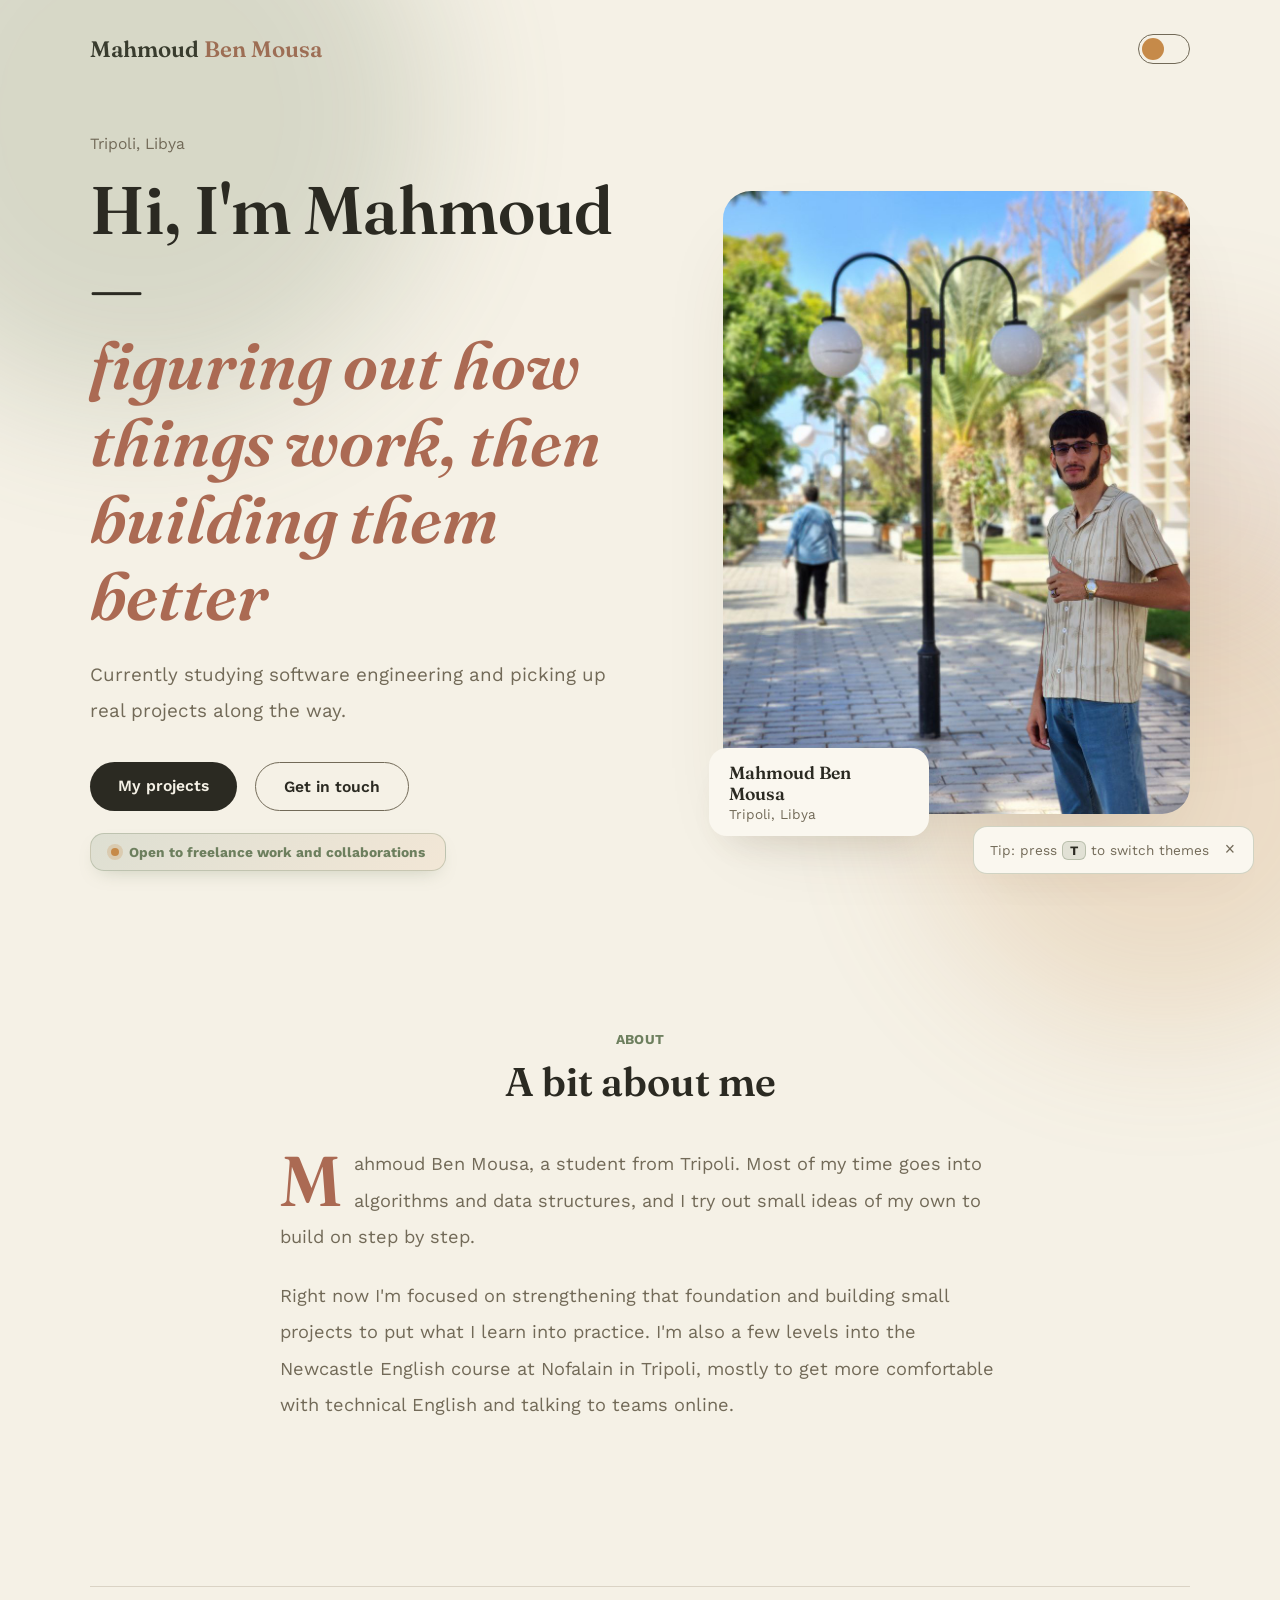
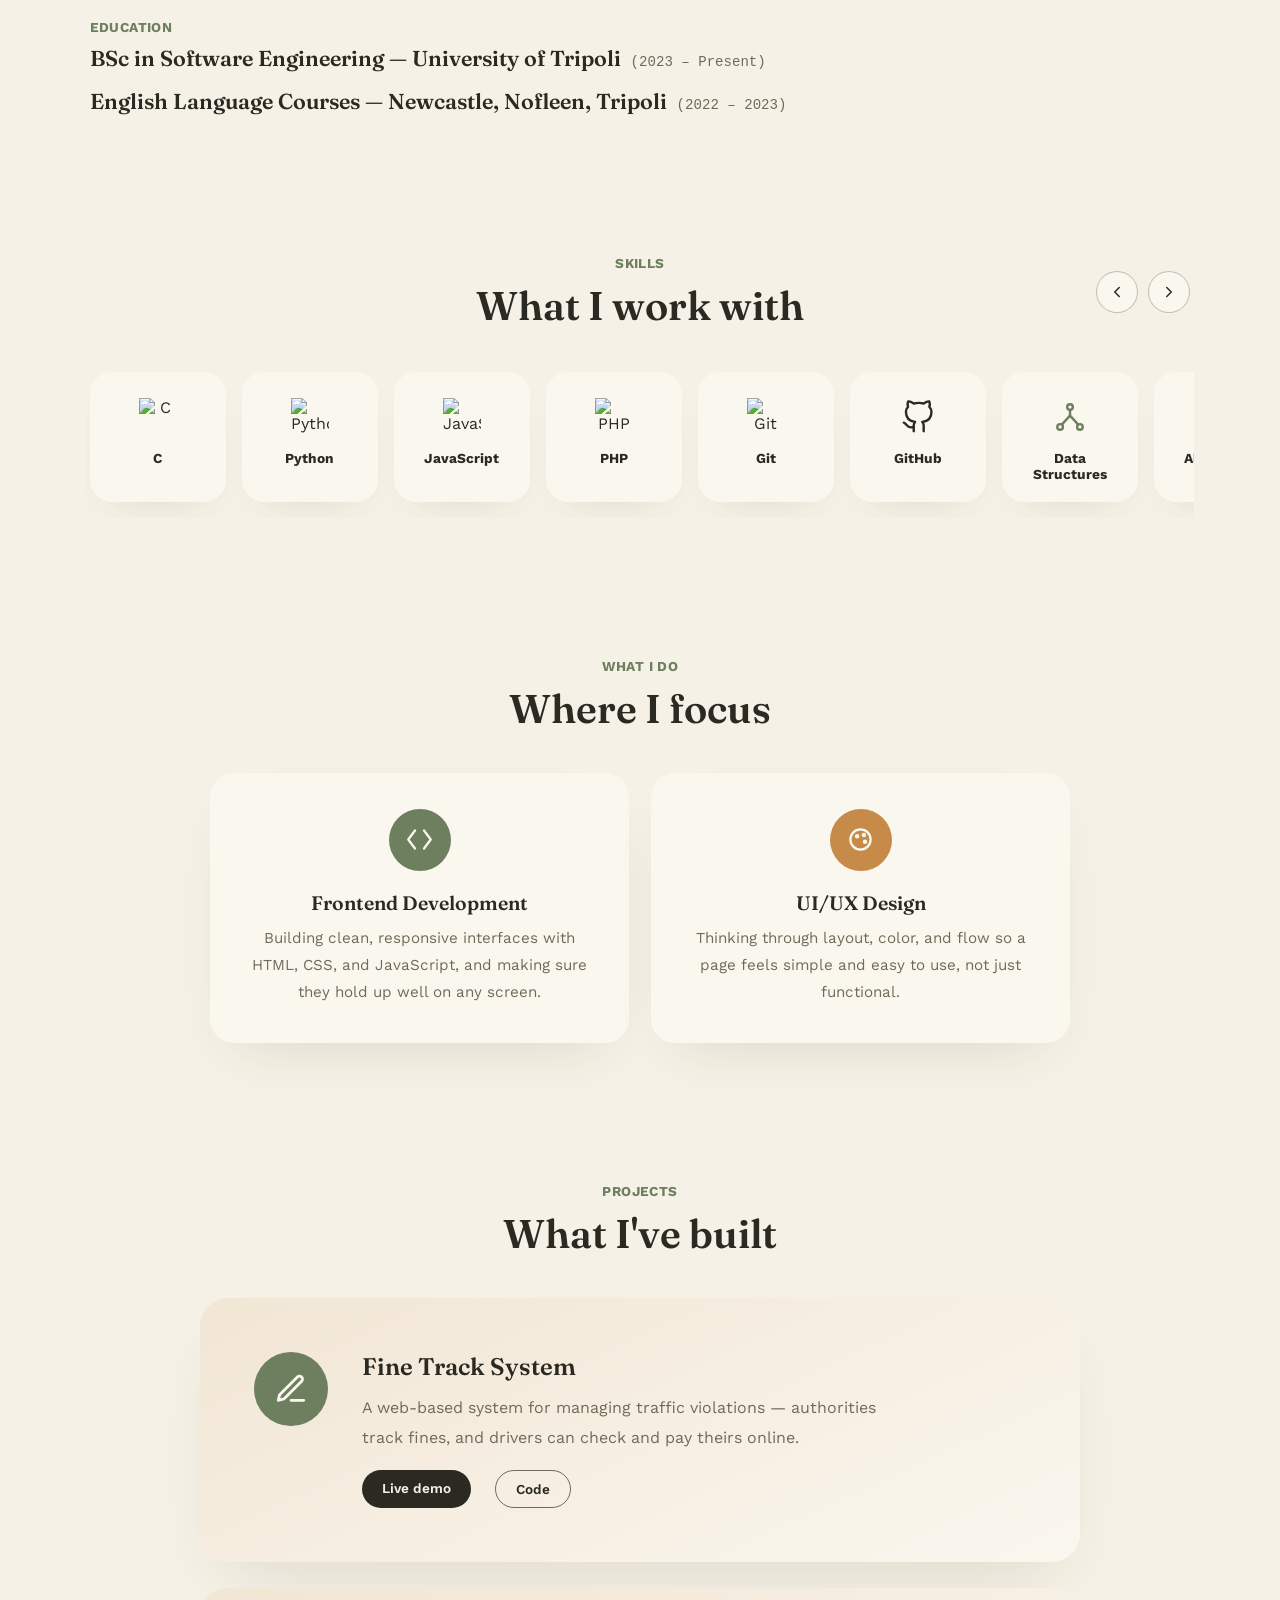
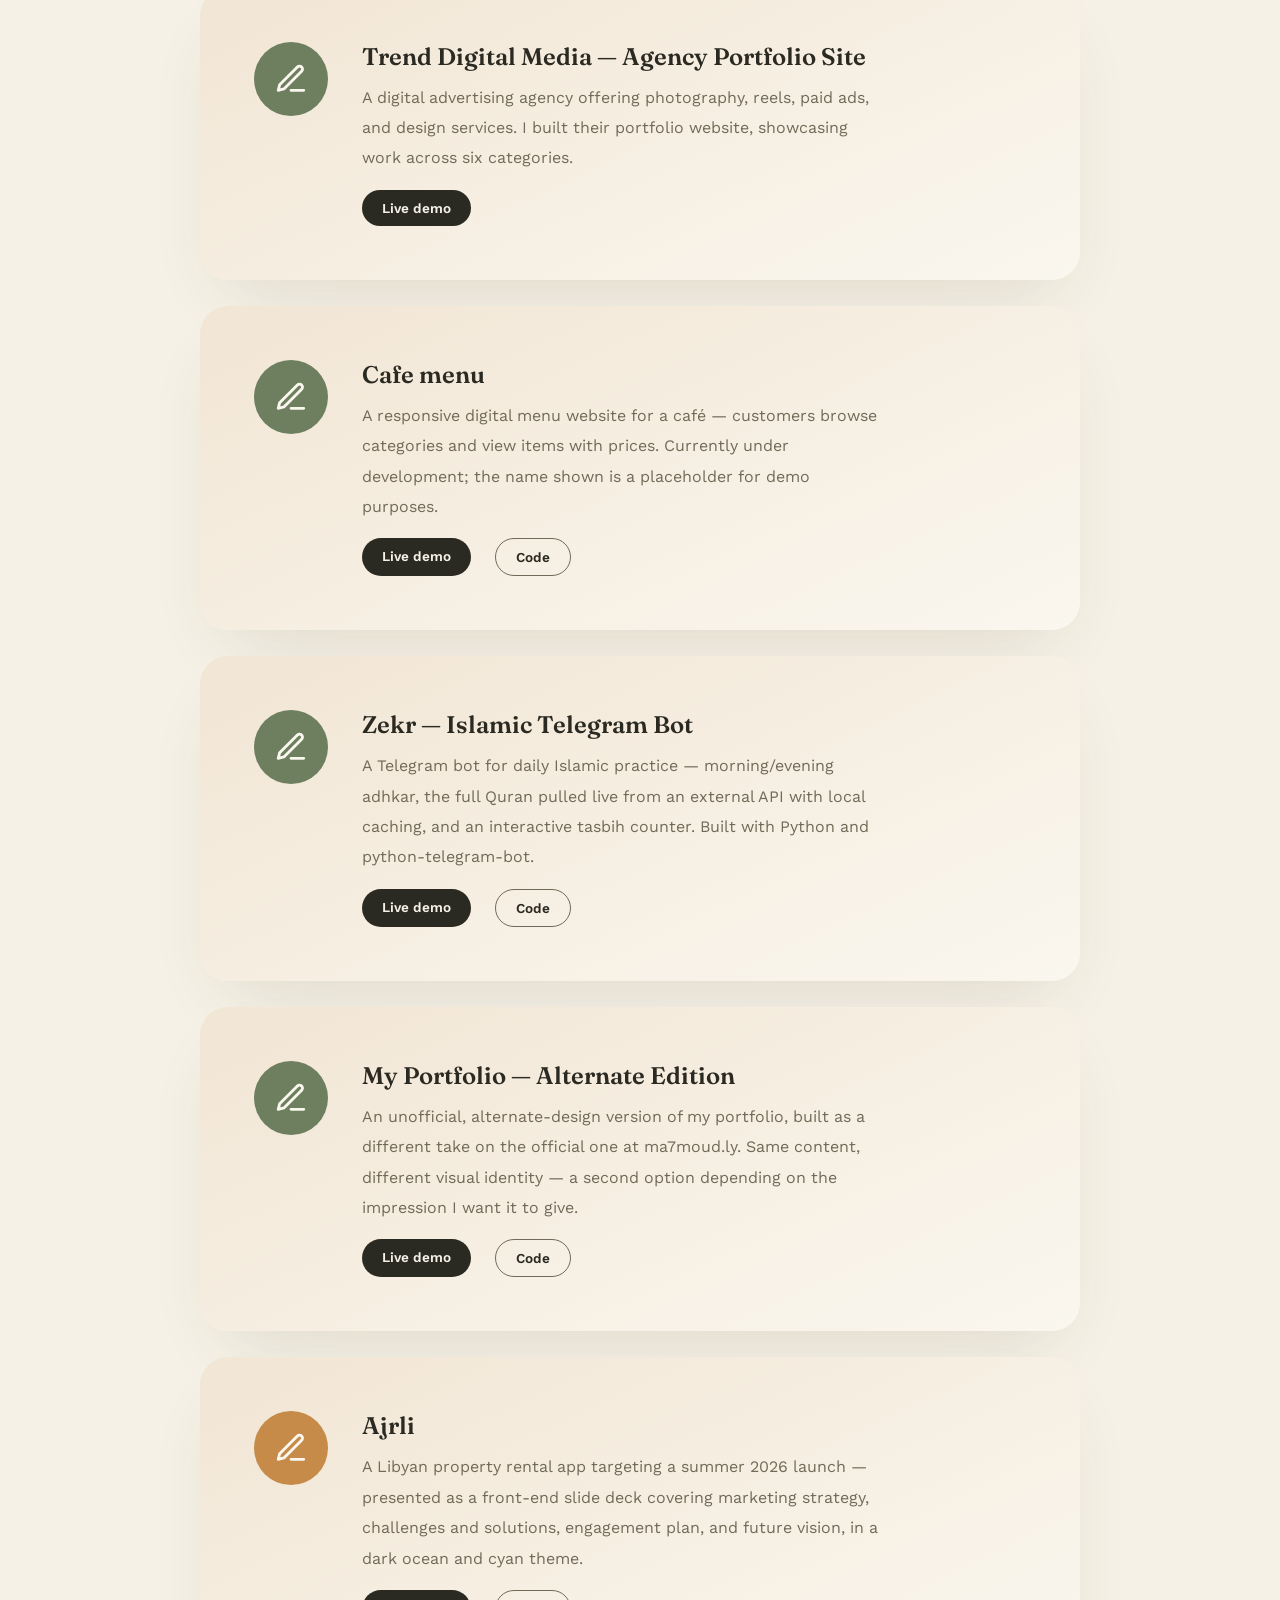
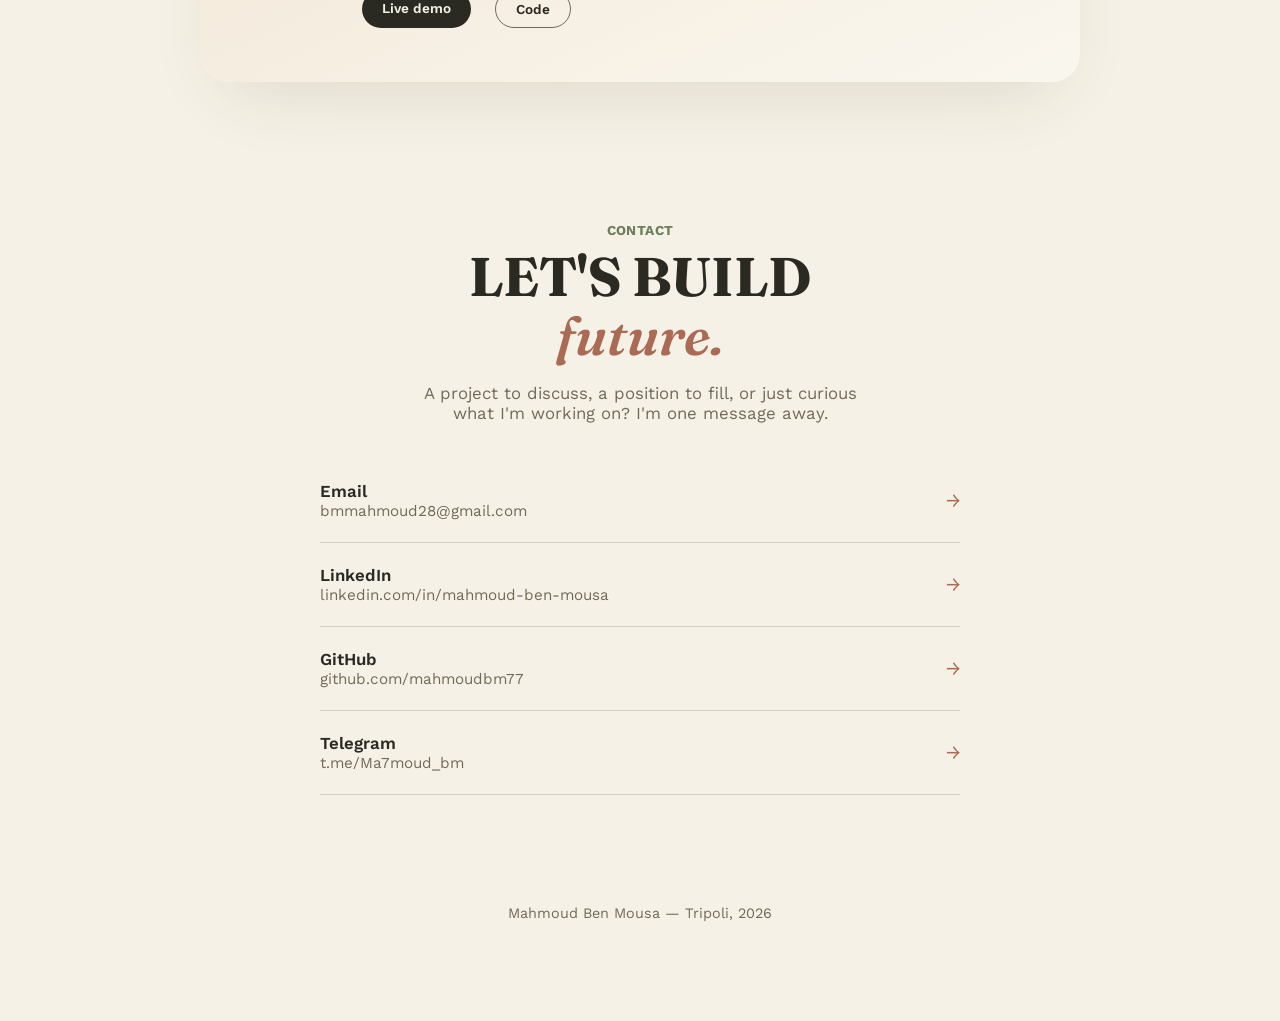
==== index.html @ 58f9c435 "changed some statements" ====
<!DOCTYPE html>
<html lang="en" dir="ltr">
<head>
<meta charset="UTF-8">
<meta name="viewport" content="width=device-width, initial-scale=1.0">
<title>Mahmoud Ben Mousa</title>
<script>
  (function(){
    var saved = localStorage.getItem('theme');
    var theme = saved || (window.matchMedia('(prefers-color-scheme: dark)').matches ? 'dark' : 'light');
    document.documentElement.setAttribute('data-theme', theme);
  })();
</script>
<link rel="preconnect" href="https://fonts.googleapis.com">
<link rel="preconnect" href="https://fonts.gstatic.com" crossorigin>
<link href="https://fonts.googleapis.com/css2?family=Fraunces:opsz,wght@9..144,400;9..144,500;9..144,600;9..144,700&family=Work+Sans:wght@300;400;500;600;700&display=swap" rel="stylesheet">
<link rel="stylesheet" href="styles.css">
</head>
<body>

<div class="blob blob-1"></div>
<div class="blob blob-2"></div>
<div class="blob blob-3"></div>

<nav>
  <span class="brand">Mahmoud <span style="color:var(--clay)">Ben Mousa</span></span>
  <button class="toggle" id="themeToggle" aria-label="Toggle theme"><span class="knob"></span></button>
</nav>

<div class="theme-tip" id="themeTip">
  <span>Tip: press <kbd>T</kbd> to switch themes</span>
  <button class="theme-tip-close" id="themeTipClose" aria-label="Dismiss tip">&times;</button>
</div>

<div class="dock" id="dock">
  <a href="#about">About</a>
  <a href="#education">Education</a>
  <a href="#skills">Skills</a>
  <a href="#focus">Focus</a>
  <a href="#projects">Projects</a>
  <a href="#contact">Contact</a>
</div>

<header>

  <div class="hero">
    <div class="reveal">
      <span class="kicker">Tripoli, Libya</span>
      <h1>Hi, I'm Mahmoud —<br><em>figuring out how things work, then building them better</em></h1>
      <p class="lede">Currently studying software engineering and picking up real projects along the way.</p>
      <div class="cta-row">
        <a href="#projects" class="btn btn-fill">My projects</a>
        <a href="#contact" class="btn btn-line">Get in touch</a>
      </div>
      <div class="badge"><span class="dot"></span>Open to freelance work and collaborations</div>
    </div>

    <div class="portrait reveal">
      <img src="portrait.jpg" loading="lazy" decoding="async" alt="Portrait of Mahmoud Ben Mousa">
      <div class="portrait-note">
        <div class="t1">Mahmoud Ben Mousa</div>
        <div class="t2">Tripoli, Libya</div>
      </div>
    </div>
  </div>
</header>

<main>
  <section class="about" id="about">
    <span class="eyebrow">About</span>
    <h2 class="sec-title reveal">A bit about me</h2>
    <div class="about-wrap reveal">
      <p><span class="dropcap">M</span>ahmoud Ben Mousa, a student from Tripoli. Most of my time goes into algorithms and data structures, and I try out small ideas of my own to build on step by step.</p>
      <p>Right now I'm focused on strengthening that foundation and building small projects to put what I learn into practice. I'm also a few levels into the Newcastle English course at Nofalain in Tripoli, mostly to get more comfortable with technical English and talking to teams online.</p>
    </div>
  </section>

  <section id="education">
    <div class="edu-block reveal">
      <span class="eyebrow">Education</span>
      <div class="edu-line">
        <span class="edu-degree">BSc in Software Engineering — University of Tripoli</span>
        <span class="edu-date">(2023 – Present)</span>
      </div>
      <div class="edu-line">
        <span class="edu-degree">English Language Courses — Newcastle, Nofleen, Tripoli</span>
        <span class="edu-date">(2022 – 2023)</span>
      </div>
    </div>
  </section>

  <section id="skills">
    <div class="skills-head">
      <div>
        <span class="eyebrow">Skills</span>
        <h2 class="sec-title reveal">What I work with</h2>
      </div>
      <div class="skills-nav">
        <button id="skillsPrev" aria-label="Scroll left">
          <svg viewBox="0 0 24 24" stroke-linecap="round" stroke-linejoin="round"><path d="M15 18l-6-6 6-6"></path></svg>
        </button>
        <button id="skillsNext" aria-label="Scroll right">
          <svg viewBox="0 0 24 24" stroke-linecap="round" stroke-linejoin="round"><path d="M9 18l6-6-6-6"></path></svg>
        </button>
      </div>
    </div>

    <div class="skills-carousel reveal" id="skillsCarousel">
      <div class="skill-chip">
        <div class="logo"><img src="https://cdn.jsdelivr.net/gh/devicons/devicon@latest/icons/c/c-original.svg" alt="C" loading="lazy"></div>
        <span>C</span>
      </div>
      <div class="skill-chip">
        <div class="logo"><img src="https://cdn.jsdelivr.net/gh/devicons/devicon@latest/icons/python/python-original.svg" alt="Python" loading="lazy"></div>
        <span>Python</span>
      </div>
      <div class="skill-chip">
        <div class="logo"><img src="https://cdn.jsdelivr.net/gh/devicons/devicon@latest/icons/javascript/javascript-original.svg" alt="JavaScript" loading="lazy"></div>
        <span>JavaScript</span>
      </div>
      <div class="skill-chip">
        <div class="logo"><img src="https://cdn.jsdelivr.net/gh/devicons/devicon@latest/icons/php/php-original.svg" alt="PHP" loading="lazy"></div>
        <span>PHP</span>
      </div>
      <div class="skill-chip">
        <div class="logo"><img src="https://cdn.jsdelivr.net/gh/devicons/devicon@latest/icons/git/git-original.svg" alt="Git" loading="lazy"></div>
        <span>Git</span>
      </div>
      <div class="skill-chip">
        <div class="logo" style="color:var(--ink);">
          <svg viewBox="0 0 24 24" stroke-linecap="round" stroke-linejoin="round" stroke="currentColor"><path d="M9 19c-5 1.5-5-2.5-7-3m14 6v-3.87a3.37 3.37 0 0 0-.94-2.61c3.14-.35 6.44-1.54 6.44-7A5.44 5.44 0 0 0 20 4.77 5.07 5.07 0 0 0 19.91 1S18.73.65 16 2.48a13.38 13.38 0 0 0-7 0C6.27.65 5.09 1 5.09 1A5.07 5.07 0 0 0 5 4.77a5.44 5.44 0 0 0-1.5 3.78c0 5.42 3.3 6.61 6.44 7A3.37 3.37 0 0 0 9 18.13V22"></path></svg>
        </div>
        <span>GitHub</span>
      </div>
      <div class="skill-chip">
        <div class="logo" style="color:var(--sage);">
          <svg viewBox="0 0 24 24" stroke-linecap="round" stroke-linejoin="round" stroke="currentColor"><circle cx="12" cy="5" r="2"></circle><circle cx="5" cy="19" r="2"></circle><circle cx="19" cy="19" r="2"></circle><path d="M12 7v4M12 11l-5.5 6M12 11l5.5 6"></path></svg>
        </div>
        <span>Data Structures</span>
      </div>
      <div class="skill-chip">
        <div class="logo" style="color:var(--amber);">
          <svg viewBox="0 0 24 24" stroke-linecap="round" stroke-linejoin="round" stroke="currentColor"><circle cx="6" cy="6" r="2.2"></circle><circle cx="6" cy="18" r="2.2"></circle><circle cx="18" cy="12" r="2.2"></circle><path d="M6 8.2V18M8.2 6H14a4 4 0 0 1 4 4v0"></path></svg>
        </div>
        <span>Algorithms</span>
      </div>
      <div class="skill-chip">
        <div class="logo" style="color:var(--clay);">
          <svg viewBox="0 0 24 24" stroke-linecap="round" stroke-linejoin="round" stroke="currentColor"><path d="M9 18h6M10 22h4M12 2a7 7 0 0 0-4 12.6c.6.5 1 1.3 1 2.1V17h6v-.3c0-.8.4-1.6 1-2.1A7 7 0 0 0 12 2z"></path></svg>
        </div>
        <span>Problem Solving</span>
      </div>
      <div class="skill-chip">
        <div class="logo" style="color:var(--sage);">
          <svg viewBox="0 0 24 24" stroke-linecap="round" stroke-linejoin="round" stroke="currentColor"><circle cx="12" cy="12" r="9"></circle><path d="M3 12h18M12 3a15 15 0 0 1 0 18M12 3a15 15 0 0 0 0 18"></path></svg>
        </div>
        <span>Technical English</span>
      </div>
      <div class="skill-chip">
        <div class="logo" style="color:var(--amber);">
          <svg viewBox="0 0 24 24" stroke-linecap="round" stroke-linejoin="round" stroke="currentColor"><path d="M17 21v-2a4 4 0 0 0-4-4H7a4 4 0 0 0-4 4v2"></path><circle cx="7" cy="7" r="4"></circle><path d="M23 21v-2a4 4 0 0 0-3-3.87"></path><path d="M16 3.13a4 4 0 0 1 0 7.75"></path></svg>
        </div>
        <span>Teamwork</span>
      </div>
    </div>
  </section>

  <section id="focus">
    <span class="eyebrow">What I do</span>
    <h2 class="sec-title reveal">Where I focus</h2>
    <div class="expertise-grid reveal">
      <div class="expertise-card">
        <div class="ic" style="background:var(--sage);">
          <svg viewBox="0 0 24 24" stroke-linecap="round" stroke-linejoin="round"><path d="M8 4L2 12l6 8M16 4l6 8-6 8"></path></svg>
        </div>
        <h3>Frontend Development</h3>
        <p>Building clean, responsive interfaces with HTML, CSS, and JavaScript, and making sure they hold up well on any screen.</p>
      </div>
      <div class="expertise-card">
        <div class="ic" style="background:var(--amber);">
          <svg viewBox="0 0 24 24" stroke-linecap="round" stroke-linejoin="round"><circle cx="12" cy="12" r="9"></circle><circle cx="9" cy="9" r="1"></circle><circle cx="15" cy="8" r="1"></circle><circle cx="16" cy="14" r="1"></circle></svg>
        </div>
        <h3>UI/UX Design</h3>
        <p>Thinking through layout, color, and flow so a page feels simple and easy to use, not just functional.</p>
      </div>
    </div>
  </section>

  <section id="projects">
    <span class="eyebrow">Projects</span>
    <h2 class="sec-title reveal">What I've built</h2>

    <div class="cert-card reveal">
      <div class="cert-badge" style="background:var(--sage);">
        <svg viewBox="0 0 24 24" stroke-linecap="round" stroke-linejoin="round"><path d="M12 20h9M16.5 3.5a2.12 2.12 0 0 1 3 3L7 19l-4 1 1-4z"></path></svg>
      </div>
      <div>
        <h3>Fine Track System</h3>
        <p>A web-based system for managing traffic violations — authorities track fines, and drivers can check and pay theirs online.</p>
        <div class="cert-meta">
          <a href="https://finetrack.freedev.app/" target="_blank" rel="noopener" class="btn btn-fill" style="padding:10px 20px; font-size:.85rem;">Live demo</a>
          <a href="https://github.com/mahmoudbm77/Fine-Track-System" target="_blank" rel="noopener" class="btn btn-line" style="padding:10px 20px; font-size:.85rem;">Code</a>
        </div>
      </div>
    </div>



    <div class="cert-card reveal">
      <div class="cert-badge" style="background:var(--sage);">
        <svg viewBox="0 0 24 24" stroke-linecap="round" stroke-linejoin="round"><path d="M12 20h9M16.5 3.5a2.12 2.12 0 0 1 3 3L7 19l-4 1 1-4z"></path></svg>
      </div>
      <div>
        <h3>Trend Digital Media — Agency Portfolio Site</h3>
        <p>A digital advertising agency offering photography, reels, paid ads, and design services. I built their portfolio website, showcasing work across six categories.</p>
        <div class="cert-meta">
          <a href="https://trenddigitalmedia.ly" target="_blank" rel="noopener" class="btn btn-fill" style="padding:10px 20px; font-size:.85rem;">Live demo</a>
          <!-- <a href="https://github.com/your-repo" target="_blank" rel="noopener" class="btn btn-line" style="padding:10px 20px; font-size:.85rem;">Code</a> -->
        </div>
      </div>
    </div>



    <div class="cert-card reveal">
      <div class="cert-badge" style="background:var(--sage);">
        <svg viewBox="0 0 24 24" stroke-linecap="round" stroke-linejoin="round"><path d="M12 20h9M16.5 3.5a2.12 2.12 0 0 1 3 3L7 19l-4 1 1-4z"></path></svg>
      </div>
      <div>
        <h3>Cafe menu</h3>
        <p>A responsive digital menu website for a café — customers browse categories and view items with prices. Currently under development; the name shown is a placeholder for demo purposes.</p>
      <div class="cert-meta">
          <a href="https://cafe-menu-test.vercel.app/" target="_blank" rel="noopener" class="btn btn-fill" style="padding:10px 20px; font-size:.85rem;">Live demo</a>
          <a href="https://github.com/mahmoudbm77/cafe-menu-test" target="_blank" rel="noopener" class="btn btn-line" style="padding:10px 20px; font-size:.85rem;">Code</a>
      </div>
      </div>
    </div>



    <div class="cert-card reveal">
      <div class="cert-badge" style="background:var(--sage);">
        <svg viewBox="0 0 24 24" stroke-linecap="round" stroke-linejoin="round"><path d="M12 20h9M16.5 3.5a2.12 2.12 0 0 1 3 3L7 19l-4 1 1-4z"></path></svg>
      </div>
      <div>
        <h3>Zekr — Islamic Telegram Bot</h3>
        <p>A Telegram bot for daily Islamic practice — morning/evening adhkar, the full Quran pulled live from an external API with local caching, and an interactive tasbih counter. Built with Python and python-telegram-bot.</p>
      <div class="cert-meta">
          <a href="https://t.me/zekr15_bot" target="_blank" rel="noopener" class="btn btn-fill" style="padding:10px 20px; font-size:.85rem;">Live demo</a>
          <a href="https://github.com/mahmoudbm77/zekr-telegram-bot" target="_blank" rel="noopener" class="btn btn-line" style="padding:10px 20px; font-size:.85rem;">Code</a>
      </div>
      </div>
    </div>


    <div class="cert-card reveal">
      <div class="cert-badge" style="background:var(--sage);">
        <svg viewBox="0 0 24 24" stroke-linecap="round" stroke-linejoin="round"><path d="M12 20h9M16.5 3.5a2.12 2.12 0 0 1 3 3L7 19l-4 1 1-4z"></path></svg>
      </div>
      <div>
        <h3>My Portfolio — Alternate Edition</h3>
        <p>An unofficial, alternate-design version of my portfolio, built as a different take on the official one at ma7moud.ly. Same content, different visual identity — a second option depending on the impression I want it to give.</p>
      <div class="cert-meta">
          <a href="https://my-portfolio-redesign.vercel.app/" target="_blank" rel="noopener" class="btn btn-fill" style="padding:10px 20px; font-size:.85rem;">Live demo</a>
          <a href="https://github.com/mahmoudbm77/My-portfolio-redesign" target="_blank" rel="noopener" class="btn btn-line" style="padding:10px 20px; font-size:.85rem;">Code</a>
      </div>
      </div>
    </div>



    <div class="cert-card reveal">
      <div class="cert-badge" style="background:var(--amber);">
        <svg viewBox="0 0 24 24" stroke-linecap="round" stroke-linejoin="round"><path d="M12 20h9M16.5 3.5a2.12 2.12 0 0 1 3 3L7 19l-4 1 1-4z"></path></svg>
      </div>
      <div>
        <h3>Ajrli</h3>
        <p>A Libyan property rental app targeting a summer 2026 launch — presented as a front-end slide deck covering marketing strategy, challenges and solutions, engagement plan, and future vision, in a dark ocean and cyan theme.</p>
        <div class="cert-meta">
          <a href="https://ahme-dtdm.vercel.app/" target="_blank" rel="noopener" class="btn btn-fill" style="padding:10px 20px; font-size:.85rem;">Live demo</a>
          <a href="https://github.com/mahmoudbm77/Ajrli" target="_blank" rel="noopener" class="btn btn-line" style="padding:10px 20px; font-size:.85rem;">Code</a>
        </div>
      </div>
    </div>
  </section>

  <section id="contact">
    <span class="eyebrow">Contact</span>
    <h2 class="contact-title reveal">Let's build<br><em class="contact-accent">future.</em></h2>
    <p class="contact-lede reveal">A project to discuss, a position to fill, or just curious what I'm working on? I'm one message away.</p>
    <div class="contact-list reveal">
      <a href="mailto:bmmahmoud28@gmail.com" class="contact-row">
        <span><span class="lbl">Email</span><br><span class="val">bmmahmoud28@gmail.com</span></span>
        <span class="arrow">→</span>
      </a>
      <a href="https://www.linkedin.com/in/mahmoud-ben-mousa-220ba6323" target="_blank" rel="noopener" class="contact-row">
        <span><span class="lbl">LinkedIn</span><br><span class="val">linkedin.com/in/mahmoud-ben-mousa</span></span>
        <span class="arrow">→</span>
      </a>
      <a href="https://github.com/mahmoudbm77" target="_blank" rel="noopener" class="contact-row">
        <span><span class="lbl">GitHub</span><br><span class="val">github.com/mahmoudbm77</span></span>
        <span class="arrow">→</span>
      </a>
      <a href="https://t.me/Ma7moud_bm" target="_blank" rel="noopener" class="contact-row">
        <span><span class="lbl">Telegram</span><br><span class="val">t.me/Ma7moud_bm</span></span>
        <span class="arrow">→</span>
      </a>
    </div>
  </section>
</main>

<footer>
  Mahmoud Ben Mousa — Tripoli, 2026
</footer>

<script src="https://cdn.jsdelivr.net/npm/lenis@1/dist/lenis.min.js"></script>
<script>
  const lenis = new Lenis({ lerp: 0.1 });
  function raf(time){ lenis.raf(time); requestAnimationFrame(raf); }
  requestAnimationFrame(raf);
</script>
<script>
  const io = new IntersectionObserver((entries)=>{
    entries.forEach(e=>{
      if(e.isIntersecting){ e.target.classList.add('in'); io.unobserve(e.target); }
    });
  }, {threshold:0.12});
  document.querySelectorAll('.reveal').forEach(el=>io.observe(el));

  const root = document.documentElement;
  const btn = document.getElementById('themeToggle');
  let theme = root.getAttribute('data-theme') || 'light';
  function render(){ root.setAttribute('data-theme', theme); localStorage.setItem('theme', theme); }
  function toggleTheme(){ theme = theme==='dark' ? 'light' : 'dark'; render(); }
  btn.addEventListener('click', toggleTheme);
  document.addEventListener('keydown', (e)=>{
    if(e.metaKey || e.ctrlKey || e.altKey) return;
    if(e.target.matches('input, textarea, [contenteditable="true"]')) return;
    if(e.key.toLowerCase() === 't'){ toggleTheme(); }
  });

  const themeTip = document.getElementById('themeTip');
  const themeTipClose = document.getElementById('themeTipClose');
  const isDesktop = window.matchMedia('(min-width:901px)').matches;
  if(isDesktop && !localStorage.getItem('themeTipSeen')){
    setTimeout(()=> themeTip.classList.add('show'), 1200);
    var hideTip = ()=>{
      themeTip.classList.remove('show');
      localStorage.setItem('themeTipSeen', '1');
    };
    var autoHide = setTimeout(hideTip, 6000);
    themeTipClose.addEventListener('click', ()=>{ clearTimeout(autoHide); hideTip(); });
  } else {
    themeTip.remove();
  }

  const smoothLinks = document.querySelectorAll('a[href^="#"]');
  smoothLinks.forEach(a=>{
    a.addEventListener('click', (e)=>{
      const target = document.querySelector(a.getAttribute('href'));
      if(target){
        e.preventDefault();
        lenis.scrollTo(target, { offset: -20 });
      }
    });
  });
  const dockLinks = document.querySelectorAll('.dock a');
  const sections = Array.from(dockLinks).map(a => document.querySelector(a.getAttribute('href'))).filter(Boolean);
  function updateActiveLink(){
    const probe = 140; // px from top of viewport used to decide the "current" section
    let currentSection = sections[0];
    for(const sec of sections){
      if(sec.getBoundingClientRect().top - probe <= 0) currentSection = sec;
    }
    const id = '#' + currentSection.id;
    dockLinks.forEach(a => a.classList.toggle('active', a.getAttribute('href') === id));
  }
  updateActiveLink();
  window.addEventListener('scroll', updateActiveLink, {passive:true});
  window.addEventListener('resize', updateActiveLink);

  const dock = document.getElementById('dock');
  const heroEl = document.querySelector('.hero');
  function updateDockVisibility(){
    const heroBottom = heroEl.getBoundingClientRect().bottom;
    dock.classList.toggle('visible', heroBottom < window.innerHeight * 0.6);
  }
  updateDockVisibility();
  window.addEventListener('scroll', updateDockVisibility, {passive:true});
  window.addEventListener('resize', updateDockVisibility);

  const skillsCarousel = document.getElementById('skillsCarousel');
  const skillsPrev = document.getElementById('skillsPrev');
  const skillsNext = document.getElementById('skillsNext');
  const scrollAmount = () => Math.min(skillsCarousel.clientWidth * 0.7, 400);

  const reduceMotion = window.matchMedia('(prefers-reduced-motion: reduce)').matches;
  let autoScroll = !reduceMotion;
  let resumeTimer = null;

  function pauseAuto(){
    autoScroll = false;
    clearTimeout(resumeTimer);
    resumeTimer = setTimeout(()=>{ autoScroll = true; }, 2200);
  }

  skillsPrev.addEventListener('click', ()=>{ pauseAuto(); skillsCarousel.scrollBy({ left: -scrollAmount(), behavior:'smooth' }); });
  skillsNext.addEventListener('click', ()=>{ pauseAuto(); skillsCarousel.scrollBy({ left: scrollAmount(), behavior:'smooth' }); });
  skillsCarousel.addEventListener('mouseenter', ()=>{ autoScroll = false; });
  skillsCarousel.addEventListener('mouseleave', ()=>{ if(!reduceMotion) autoScroll = true; });
  skillsCarousel.addEventListener('touchstart', ()=>{ autoScroll = false; }, {passive:true});
  skillsCarousel.addEventListener('touchend', pauseAuto, {passive:true});
  skillsCarousel.addEventListener('wheel', pauseAuto, {passive:true});

  if(!reduceMotion){
    skillsCarousel.insertAdjacentHTML('beforeend', skillsCarousel.innerHTML);
    (function loop(){
      if(autoScroll){
        skillsCarousel.scrollLeft += 0.55;
        if(skillsCarousel.scrollLeft >= skillsCarousel.scrollWidth / 2){
          skillsCarousel.scrollLeft = 0;
        }
      }
      requestAnimationFrame(loop);
    })();
  }
</script>
</body>
</html>
---- styles.css ----
:root{
    --bg:#f5f1e6;
    --bg-2:#ece4d2;
    --ink:#2b2a22;
    --ink-soft:#726a58;
    --sage:#6d7f5e;
    --amber:#c68a49;
    --clay:#ab6a53;
    --card:#faf7ef;
    --shadow: rgba(80,60,30,.16);
  }
  html[data-theme="dark"]{
    --bg:#231f17;
    --bg-2:#2b2619;
    --ink:#f2ead9;
    --ink-soft:#b7ab90;
    --sage:#93a37f;
    --amber:#dfa868;
    --clay:#cf8b71;
    --card:#2c271b;
    --shadow: rgba(0,0,0,.4);
  }
  *{ box-sizing:border-box; margin:0; padding:0; }
  html.lenis, html.lenis body{ height:auto; }
  html.lenis.lenis-smooth{ scroll-behavior:auto !important; }
  body{
    background:var(--bg); color:var(--ink);
    font-family:'Work Sans', sans-serif; font-weight:400;
    transition:background .5s ease, color .5s ease;
    overflow-x:hidden;
  }
  a{ color:inherit; text-decoration:none; }
  ::selection{ background:var(--amber); color:var(--bg); }
  .serif{ font-family:'Fraunces', serif; }

  /* soft ambient blobs */
  .blob{ position:fixed; border-radius:50%; filter:blur(70px); z-index:0; pointer-events:none; }
  .blob-1{ width:46vw; height:46vw; top:-14vw; left:-12vw; background:var(--sage); opacity:.22; }
  .blob-2{ width:38vw; height:38vw; bottom:-10vw; right:-10vw; background:var(--amber); opacity:.20; }
  .blob-3{ width:26vw; height:26vw; top:38vh; right:-6vw; background:var(--clay); opacity:.14; }

  header, main, footer{ position:relative; z-index:2; }

  /* ---------------- nav ---------------- */
  nav{
    display:flex; justify-content:space-between; align-items:center; flex-wrap:wrap; gap:14px;
    padding:34px 7vw 0; max-width:1360px; margin:0 auto;
  }
  .brand{ font-family:'Fraunces', serif; font-weight:600; font-size:1.4rem; }
  .toggle{
    width:52px; height:30px; border-radius:100px; border:1px solid var(--ink-soft);
    position:relative; cursor:pointer; background:transparent; padding:3px; flex:none;
    transition:border-color .3s;
  }
  .toggle .knob{
    display:block; width:22px; height:22px; border-radius:50%; background:var(--amber);
    transition:transform .35s ease;
  }
  html[data-theme="dark"] .toggle .knob{ transform:translateX(22px); background:var(--sage); }

  /* ---------------- floating dock nav ---------------- */
  .dock{
    position:fixed; left:50%; bottom:26px; transform:translateX(-50%) translateY(14px); z-index:60;
    display:flex; align-items:center; gap:4px;
    background:var(--card); border-radius:100px; padding:7px;
    box-shadow:0 20px 50px -18px var(--shadow), 0 0 0 1px color-mix(in srgb, var(--ink-soft) 18%, transparent);
    max-width:94vw; overflow-x:auto; scrollbar-width:none;
    opacity:0; pointer-events:none; transition:opacity .35s ease, transform .35s ease;
  }
  .dock.visible{ opacity:1; pointer-events:auto; transform:translateX(-50%) translateY(0); }
  .dock::-webkit-scrollbar{ display:none; }
  .dock a{
    flex:none; padding:10px 18px; border-radius:100px; font-size:.86rem; font-weight:700;
    color:var(--ink-soft); white-space:nowrap; transition:background .25s, color .25s;
  }
  .dock a:hover, .dock a.active{
    background:color-mix(in srgb, var(--clay) 16%, transparent); color:var(--ink);
  }
  @media(max-width:560px){
    .dock a{ padding:9px 14px; font-size:.8rem; }
  }

  /* ---------------- hero ---------------- */
  .hero{
    padding:70px 7vw 90px; max-width:1360px; margin:0 auto;
    display:grid; grid-template-columns:1fr .82fr; gap:64px; align-items:center;
  }
  @media(max-width:1024px){ .hero{ grid-template-columns:1fr .9fr; gap:44px; } }
  @media(max-width:900px){ .hero{ grid-template-columns:1fr; padding-top:40px; gap:46px; } }
  @media(max-width:480px){ .hero{ padding:34px 6vw 60px; } .hero h1{ font-size:2.2rem; } }

  .kicker{ color:var(--ink-soft); font-size:.98rem; margin-bottom:18px; display:block; }
  .hero h1{
    font-family:'Fraunces', serif; font-weight:600; font-optical-sizing:auto;
    font-size:clamp(2.5rem, 5.6vw, 4.2rem); line-height:1.15; margin-bottom:22px;
  }
  .hero h1 em{ font-style:italic; color:var(--clay); }
  .hero p.lede{ font-size:1.18rem; line-height:1.9; color:var(--ink-soft); max-width:520px; margin-bottom:34px; }

  .cta-row{ display:flex; gap:18px; flex-wrap:wrap; }
  .btn{
    padding:14px 28px; border-radius:100px; font-weight:600; font-size:.98rem;
    transition:transform .3s, box-shadow .3s, opacity .3s;
  }
  .btn-fill{ background:var(--ink); color:var(--bg); }
  .btn-fill:hover{ transform:translateY(-3px); box-shadow:0 14px 30px -12px var(--shadow); }
  .btn-line{ border:1px solid var(--ink-soft); color:var(--ink); }
  .btn-line:hover{ border-color:var(--ink); transform:translateY(-3px); }

  .portrait{ position:relative; }
  .portrait img{
    width:100%; display:block; border-radius:28px;
    box-shadow:0 40px 80px -30px var(--shadow);
  }
  .portrait-note{
    position:absolute; bottom:-22px; left:-14px; background:var(--card); padding:14px 20px;
    border-radius:18px; box-shadow:0 20px 40px -18px var(--shadow); max-width:220px;
  }
  @media(max-width:520px){ .portrait-note{ position:static; margin-top:16px; max-width:none; } }
  .portrait-note .t1{ font-family:'Fraunces',serif; font-weight:600; font-size:1.1rem; margin-bottom:2px; }
  .portrait-note .t2{ font-size:.85rem; color:var(--ink-soft); }

  /* ---------------- shared section rhythm ---------------- */
  section{ padding:70px 7vw; max-width:1360px; margin:0 auto; scroll-margin-top:90px; }
  @media(max-width:600px){ section{ padding:50px 6vw; } }
  .eyebrow{ color:var(--sage); font-weight:700; font-size:.85rem; letter-spacing:.4px; margin-bottom:10px; display:block; text-transform:uppercase; }

  /* ---------------- education ---------------- */
  .edu-block{ border-top:1px solid var(--shadow); padding-top:32px; }
  .edu-line{ display:flex; flex-wrap:wrap; align-items:baseline; gap:10px; }
  .edu-line + .edu-line{ margin-top:16px; }
  .edu-degree{ font-family:'Fraunces', serif; font-weight:600; font-size:clamp(1.05rem,2vw,1.35rem); }
  .edu-date{ font-family:'Courier New', monospace; color:var(--ink-soft); font-size:.88rem; }
  .sec-title{ font-family:'Fraunces', serif; font-weight:600; font-size:clamp(1.8rem,3.2vw,2.5rem); margin-bottom:40px; }

  /* ---------------- about ---------------- */
  .about-wrap{ max-width:720px; }
  @media(min-width:901px){ .about-wrap{ margin:0 auto; } }
  .dropcap{
    font-family:'Fraunces', serif; font-weight:600; font-size:4.4rem; line-height:.78;
    color:var(--clay); float:left; margin-inline-end:12px; margin-top:8px;
  }
  .about p{ font-size:1.14rem; line-height:2; color:var(--ink-soft); margin-bottom:22px; }
  .about p b{ color:var(--ink); font-weight:600; }
  .about::after{ content:''; display:block; clear:both; }

  /* ---------------- skills carousel ---------------- */
  .skills-head{ display:flex; justify-content:space-between; align-items:flex-end; margin-bottom:8px; gap:20px; }
  @media(min-width:901px){
    .skills-head{ display:grid; grid-template-columns:1fr auto 1fr; align-items:center; }
    .skills-head > div:first-child{ grid-column:2; text-align:center; }
    .skills-nav{ grid-column:3; justify-self:end; }
  }
  .skills-head .sec-title{ margin-bottom:0; }
  .skills-nav{ display:flex; gap:10px; flex:none; }
  .skills-nav button{
    width:42px; height:42px; border-radius:50%; border:1px solid color-mix(in srgb, var(--ink-soft) 40%, transparent);
    background:var(--card); color:var(--ink); cursor:pointer;
    display:flex; align-items:center; justify-content:center; transition:transform .25s, border-color .25s;
  }
  .skills-nav button:hover{ transform:translateY(-2px); border-color:var(--clay); }
  .skills-nav svg{ width:18px; height:18px; stroke:currentColor; fill:none; stroke-width:2; }

  .skills-carousel{
    display:flex; gap:16px; overflow-x:auto;
    padding:34px 4px 16px; margin:0 -4px; scrollbar-width:none;
  }
  .skills-carousel::-webkit-scrollbar{ display:none; }
  .skill-chip{
    flex:none; width:136px;
    background:var(--card); border-radius:22px; padding:26px 14px 20px;
    text-align:center; box-shadow:0 18px 40px -24px var(--shadow);
    transition:transform .3s;
  }
  .skill-chip:hover{ transform:translateY(-6px); }
  .skill-chip .logo{ width:38px; height:38px; margin:0 auto 14px; display:flex; align-items:center; justify-content:center; }
  .skill-chip .logo img{ width:100%; height:100%; object-fit:contain; }
  .skill-chip .logo svg{ width:34px; height:34px; fill:none; stroke-width:1.7; }
  .skill-chip span{ font-weight:700; font-size:.86rem; display:block; }

  /* ---------------- certificate ---------------- */
  .cert-card{
    background:linear-gradient(155deg, color-mix(in srgb, var(--amber) 16%, var(--card)), var(--card));
    border-radius:28px; padding:clamp(28px,5vw,54px); display:flex; gap:34px; align-items:flex-start;
    max-width:880px; box-shadow:0 30px 70px -30px var(--shadow); margin-bottom:26px;
  }
  .cert-card:last-child{ margin-bottom:0; }
  @media(max-width:700px){ .cert-card{ flex-direction:column; align-items:flex-start; } }
  .cert-badge{
    flex:none; width:74px; height:74px; border-radius:50%;
    background:var(--amber); display:flex; align-items:center; justify-content:center;
  }
  .cert-badge svg{ width:34px; height:34px; stroke:var(--card); fill:none; stroke-width:2; }
  .cert-card h3{ font-family:'Fraunces',serif; font-weight:600; font-size:1.5rem; margin-bottom:12px; }
  .cert-card p{ color:var(--ink-soft); line-height:1.9; margin-bottom:16px; max-width:520px; }
  .cert-meta{ display:flex; gap:24px; flex-wrap:wrap; font-size:.9rem; color:var(--ink-soft); }
  .cert-meta b{ color:var(--ink); }

  /* ---------------- contact ---------------- */
  .contact-title{
    font-family:'Fraunces', serif; font-weight:700; text-transform:uppercase;
    font-size:clamp(2.1rem, 5vw, 3.4rem); line-height:1.08; margin-bottom:18px;
  }
  .contact-title em.contact-accent{
    font-style:italic; font-weight:600; text-transform:none; color:var(--clay);
  }
  .contact-lede{ color:var(--ink-soft); font-size:1.05rem; max-width:460px; margin-bottom:36px; }
  .contact-list{ max-width:640px; margin:0 auto; }
  @media(min-width:901px){
    #contact .eyebrow, #contact .sec-title,
    #about .eyebrow, #about .sec-title,
    #focus .eyebrow, #focus .sec-title,
    #projects .eyebrow, #projects .sec-title{ text-align:center; }
    #contact .contact-title, #contact .contact-lede{ text-align:center; margin-inline:auto; }
    #projects .cert-card{ margin-inline:auto; }
  }
  .contact-row{
    display:flex; justify-content:space-between; align-items:center; gap:20px;
    padding:22px 0; border-bottom:1px solid color-mix(in srgb, var(--ink-soft) 24%, transparent);
    transition:padding-inline-start .3s;
  }
  .contact-row:hover{ padding-inline-start:10px; }
  .contact-row .lbl{ font-weight:600; font-size:1.05rem; }
  .contact-row .val{ color:var(--ink-soft); font-size:.95rem; }
  .contact-row .arrow{ color:var(--clay); font-size:1.2rem; transition:transform .3s; }
  .contact-row:hover .arrow{ transform:translateX(6px); }

  footer{
    padding:40px 7vw 100px; text-align:center; color:var(--ink-soft); font-size:.9rem;
    max-width:1360px; margin:0 auto;
  }

  .reveal{ opacity:0; transform:translateY(22px); transition:opacity .8s ease, transform .8s ease; }
  .reveal.in{ opacity:1; transform:translateY(0); }

  @media (prefers-reduced-motion: reduce){
    *{ transition:none !important; }
    .reveal{ opacity:1; transform:none; }
  }
  /* ---------------- availability badge ---------------- */
.badge{
  display:inline-flex; align-items:center; gap:10px;
  background:linear-gradient(135deg, color-mix(in srgb, var(--sage) 20%, var(--card)), color-mix(in srgb, var(--amber) 15%, var(--card)));
  border:1px solid color-mix(in srgb, var(--sage) 30%, transparent);
  color:var(--sage);
  padding:10px 20px; border-radius:14px; font-size:.86rem; font-weight:700;
  margin-top:22px;
  box-shadow:0 8px 20px -10px color-mix(in srgb, var(--sage) 40%, transparent);
}
.badge .dot{
  width:8px; height:8px; border-radius:50%; background:var(--amber); flex:none;
  box-shadow:0 0 0 4px color-mix(in srgb, var(--amber) 25%, transparent);
  animation:pulse 2s ease-in-out infinite;
}
  @keyframes pulse{ 0%,100%{ opacity:1; } 50%{ opacity:.45; } }

  /* ---------------- theme keyboard-shortcut tip ---------------- */
  .theme-tip{
    position:fixed; bottom:26px; right:26px; z-index:80;
    display:flex; align-items:center; gap:14px;
    background:var(--card); color:var(--ink-soft);
    border:1px solid color-mix(in srgb, var(--sage) 30%, transparent);
    padding:12px 16px; border-radius:14px; font-size:.85rem;
    box-shadow:0 16px 40px -20px var(--shadow);
    opacity:0; transform:translateY(12px); pointer-events:none;
    transition:opacity .5s ease, transform .5s ease;
  }
  .theme-tip.show{ opacity:1; transform:translateY(0); pointer-events:auto; }
  .theme-tip kbd{
    display:inline-block; padding:1px 7px; border-radius:6px;
    background:color-mix(in srgb, var(--sage) 18%, var(--card));
    border:1px solid color-mix(in srgb, var(--sage) 35%, transparent);
    color:var(--ink); font-family:'Work Sans', sans-serif; font-weight:700; font-size:.8rem;
  }
  .theme-tip-close{
    background:none; border:none; color:var(--ink-soft); font-size:1.1rem; line-height:1;
    cursor:pointer; padding:2px; transition:color .2s;
  }
  .theme-tip-close:hover{ color:var(--ink); }
  @media(max-width:900px){ .theme-tip{ display:none !important; } }
  @media(max-width:600px){ .theme-tip{ left:20px; right:20px; bottom:20px; } }

  /* ---------------- expertise cards ---------------- */
  .expertise-grid{ display:grid; grid-template-columns:repeat(2,1fr); gap:22px; max-width:860px; }
  @media(max-width:700px){ .expertise-grid{ grid-template-columns:1fr; } }
  @media(min-width:901px){ .expertise-grid{ margin:0 auto; } }
  .expertise-card{
    background:var(--card); border-radius:24px; padding:36px 30px; text-align:center;
    box-shadow:0 24px 56px -28px var(--shadow); transition:transform .3s;
  }
  .expertise-card:hover{ transform:translateY(-6px); }
  .expertise-card .ic{
    width:62px; height:62px; border-radius:50%; margin:0 auto 20px;
    display:flex; align-items:center; justify-content:center;
  }
  .expertise-card .ic svg{ width:27px; height:27px; stroke:var(--card); fill:none; stroke-width:2; }
  .expertise-card h3{ font-family:'Fraunces',serif; font-weight:600; font-size:1.22rem; margin-bottom:10px; }
  .expertise-card p{ color:var(--ink-soft); line-height:1.8; font-size:.95rem; }
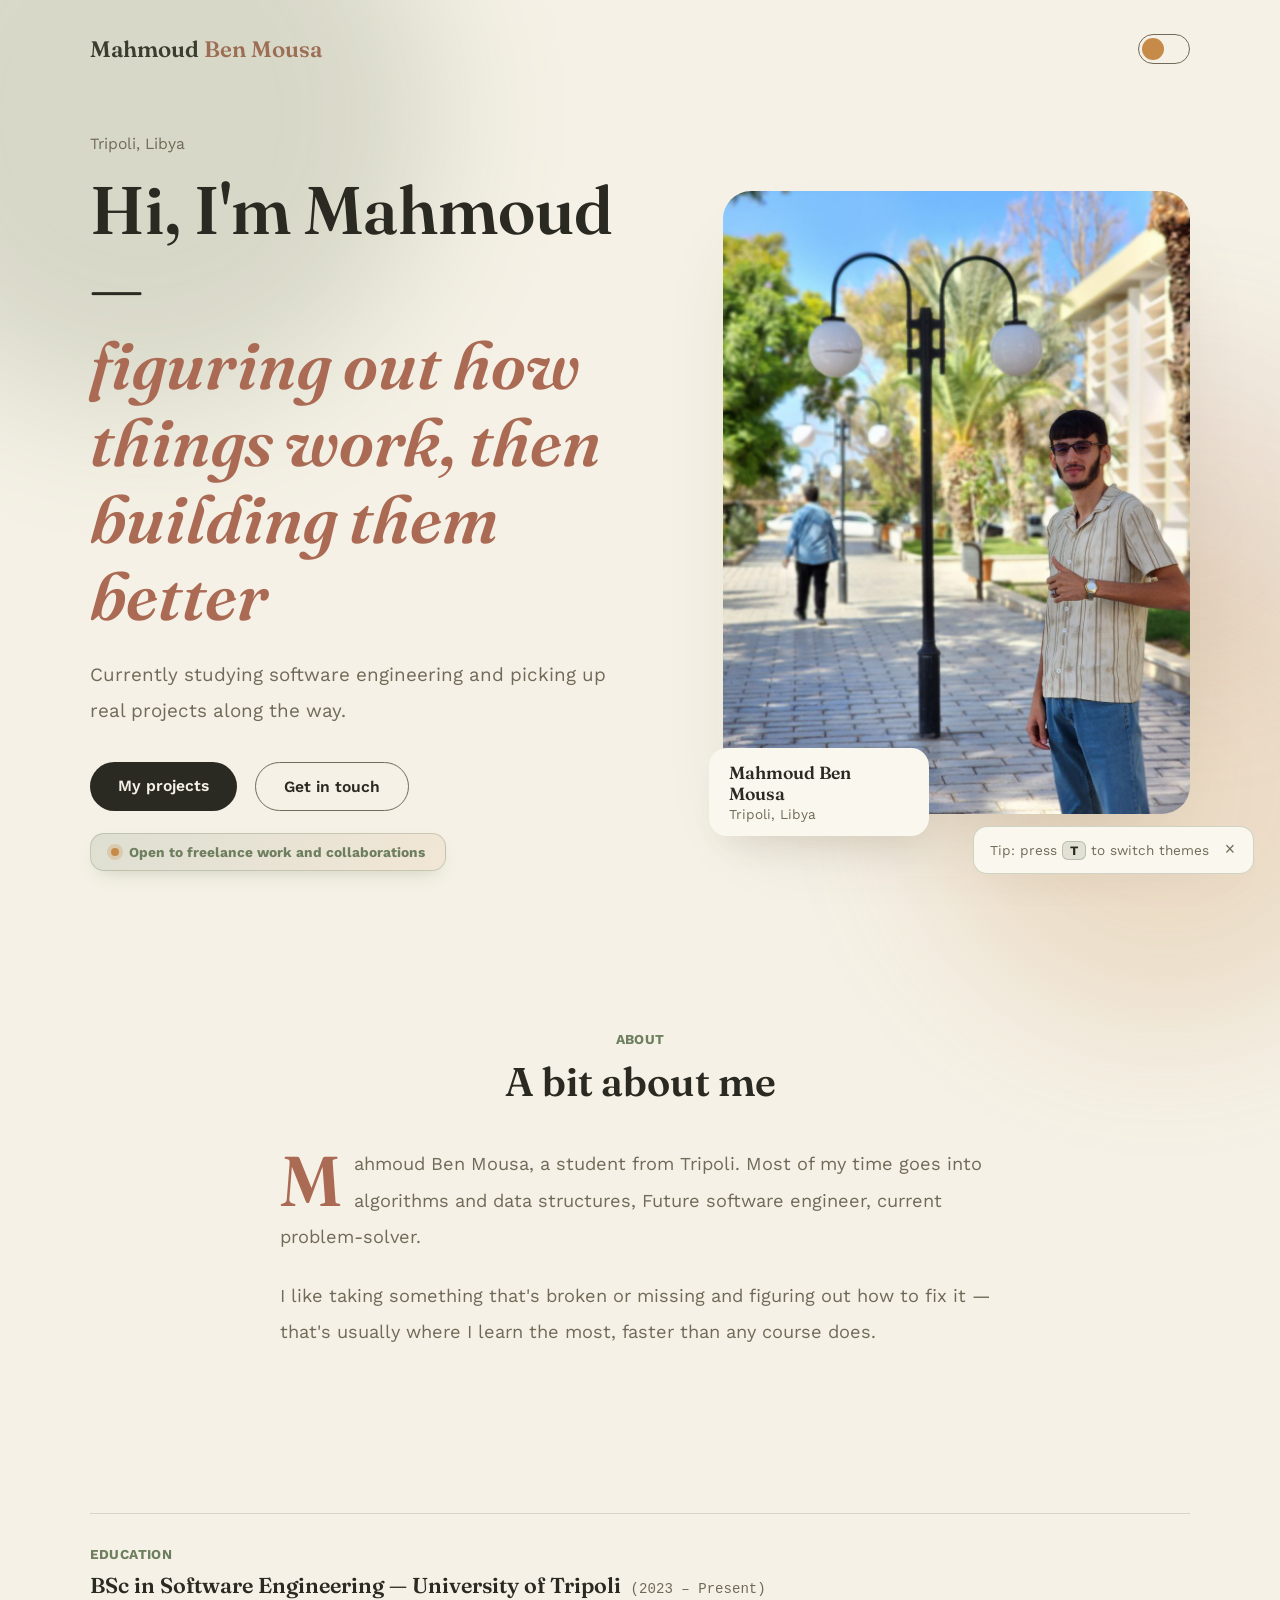
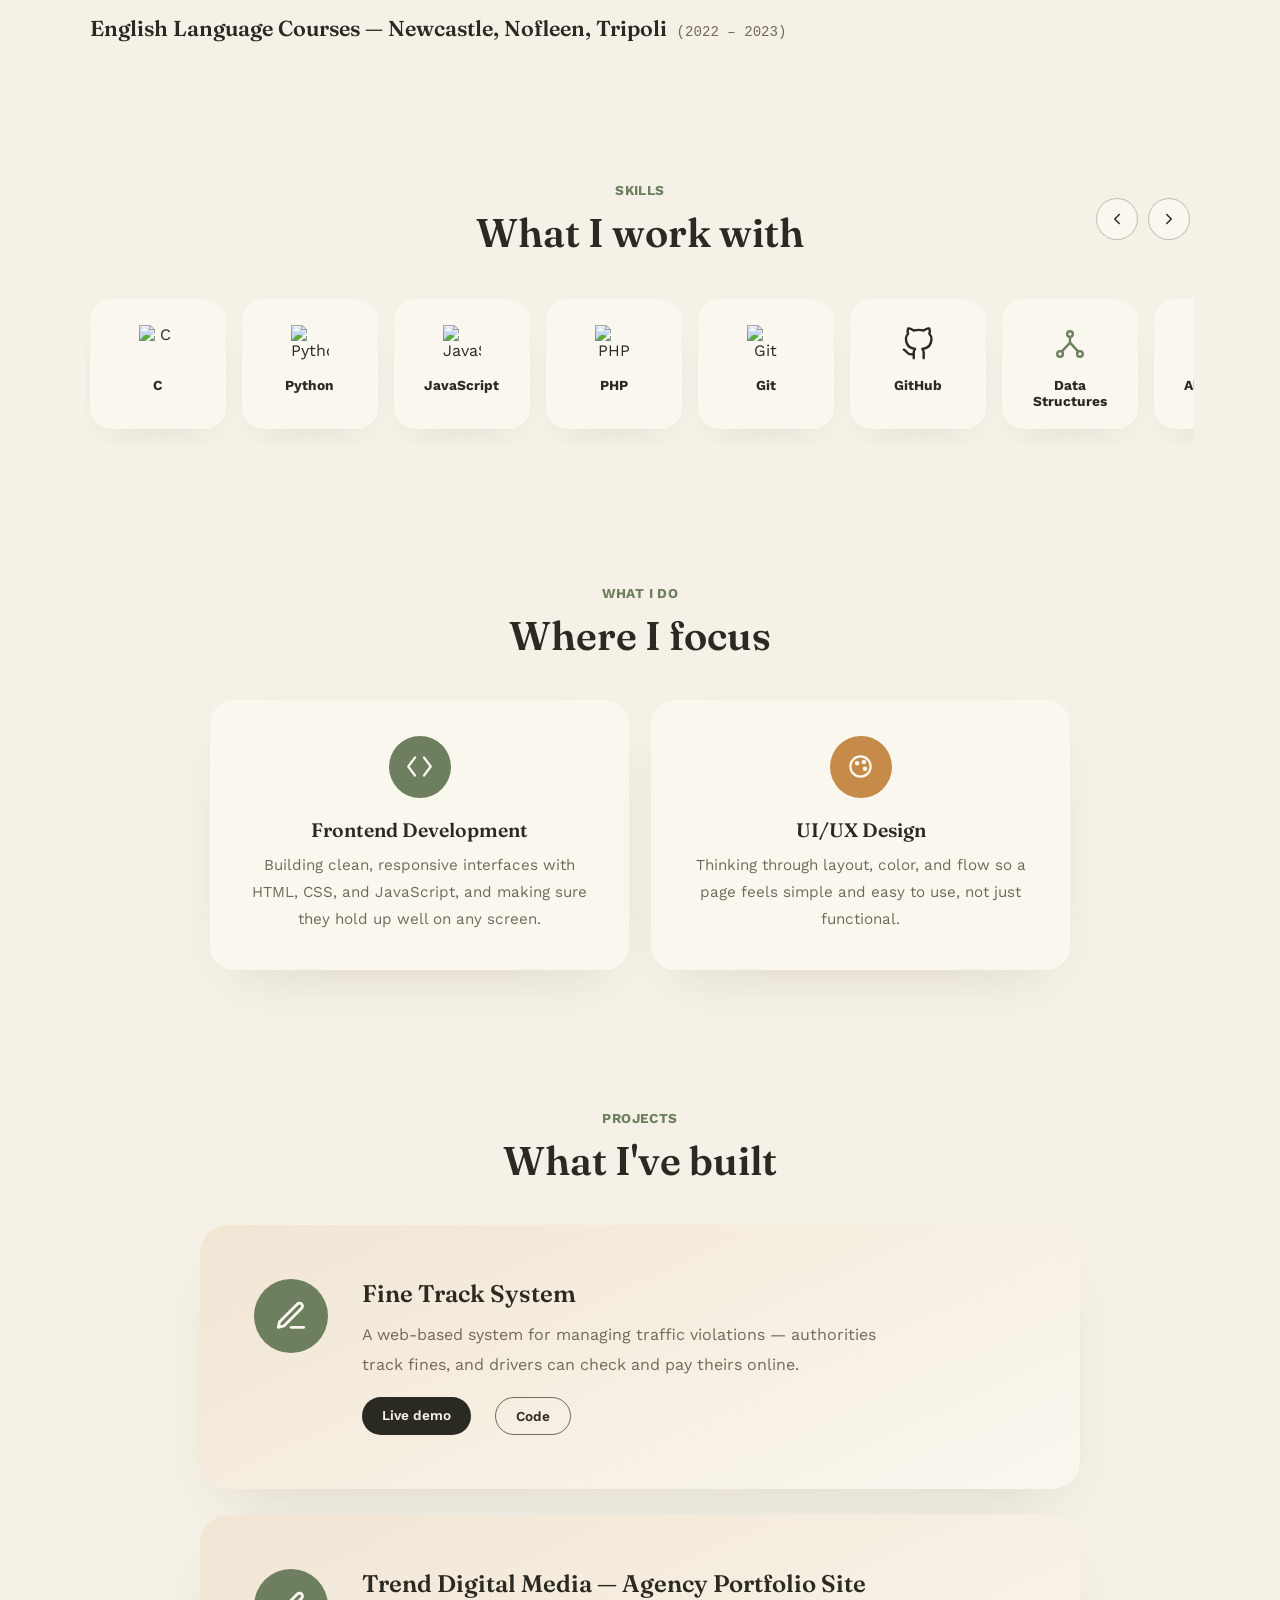
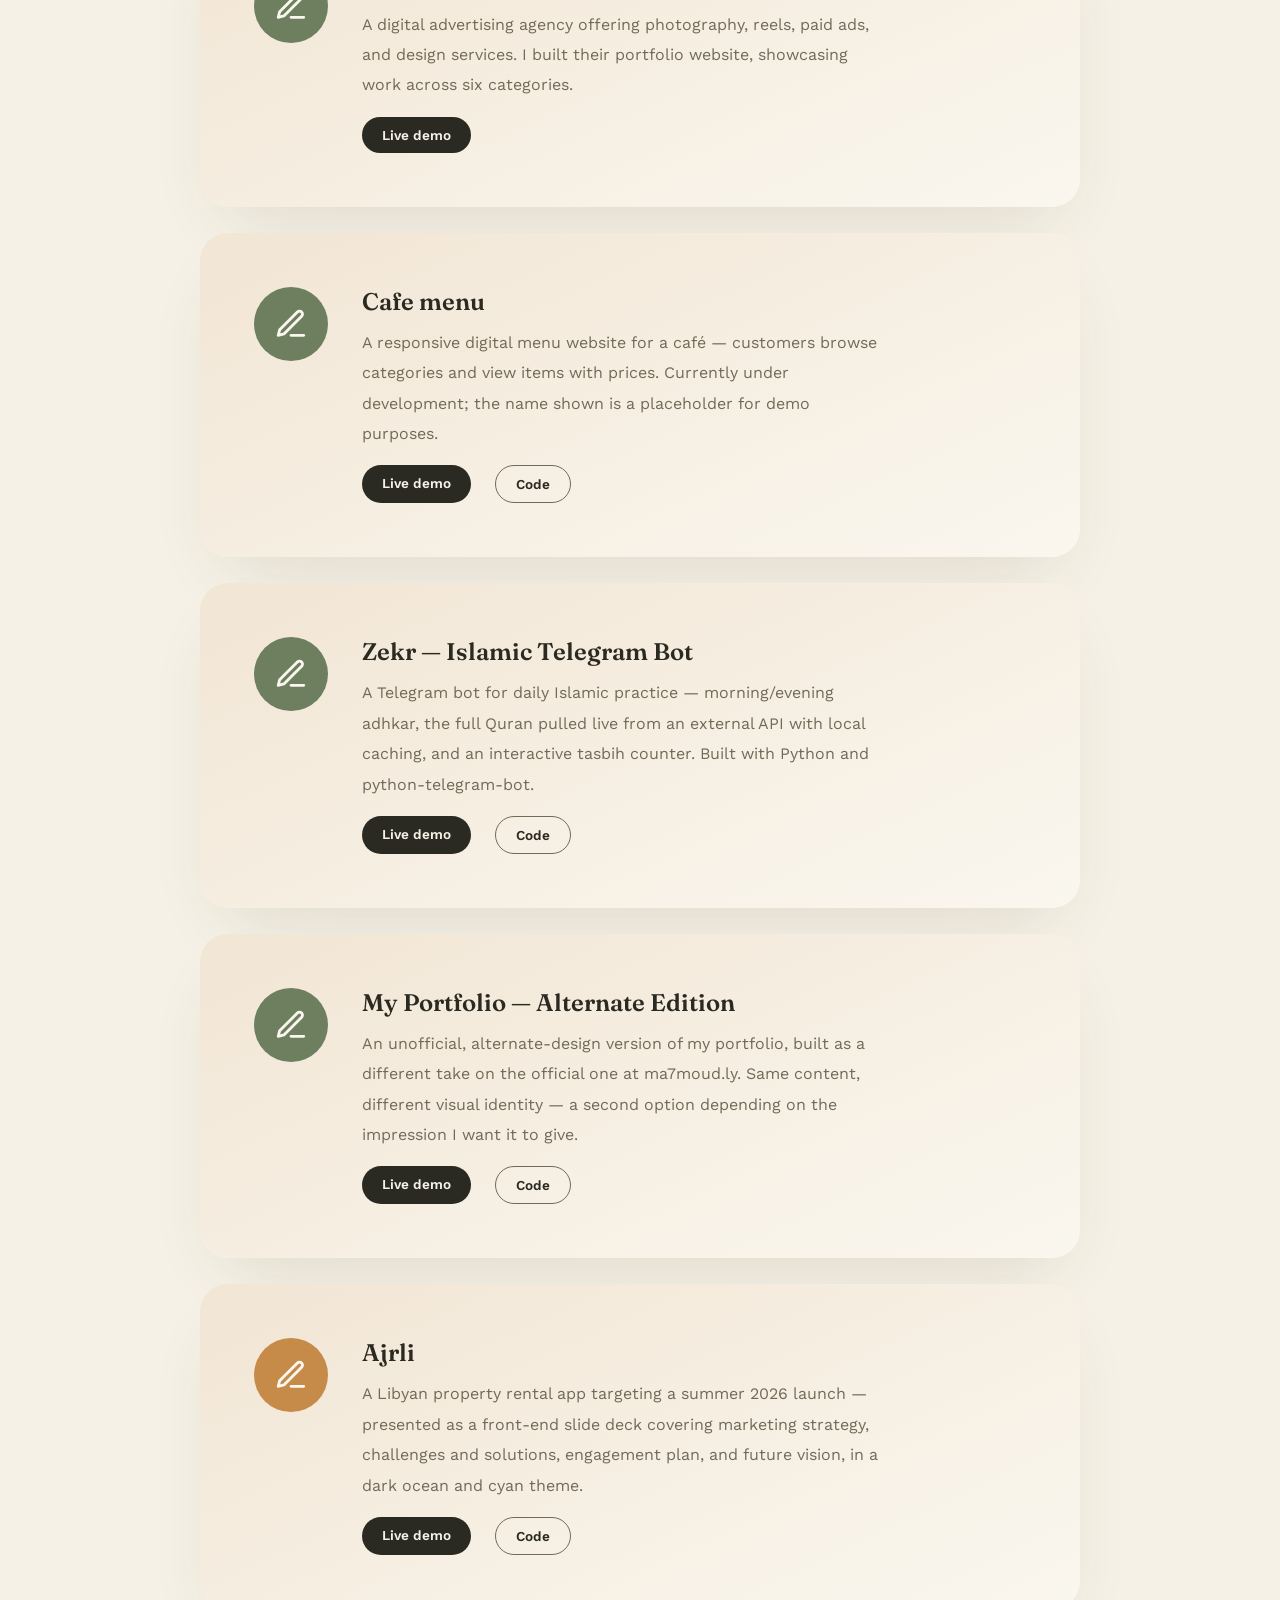
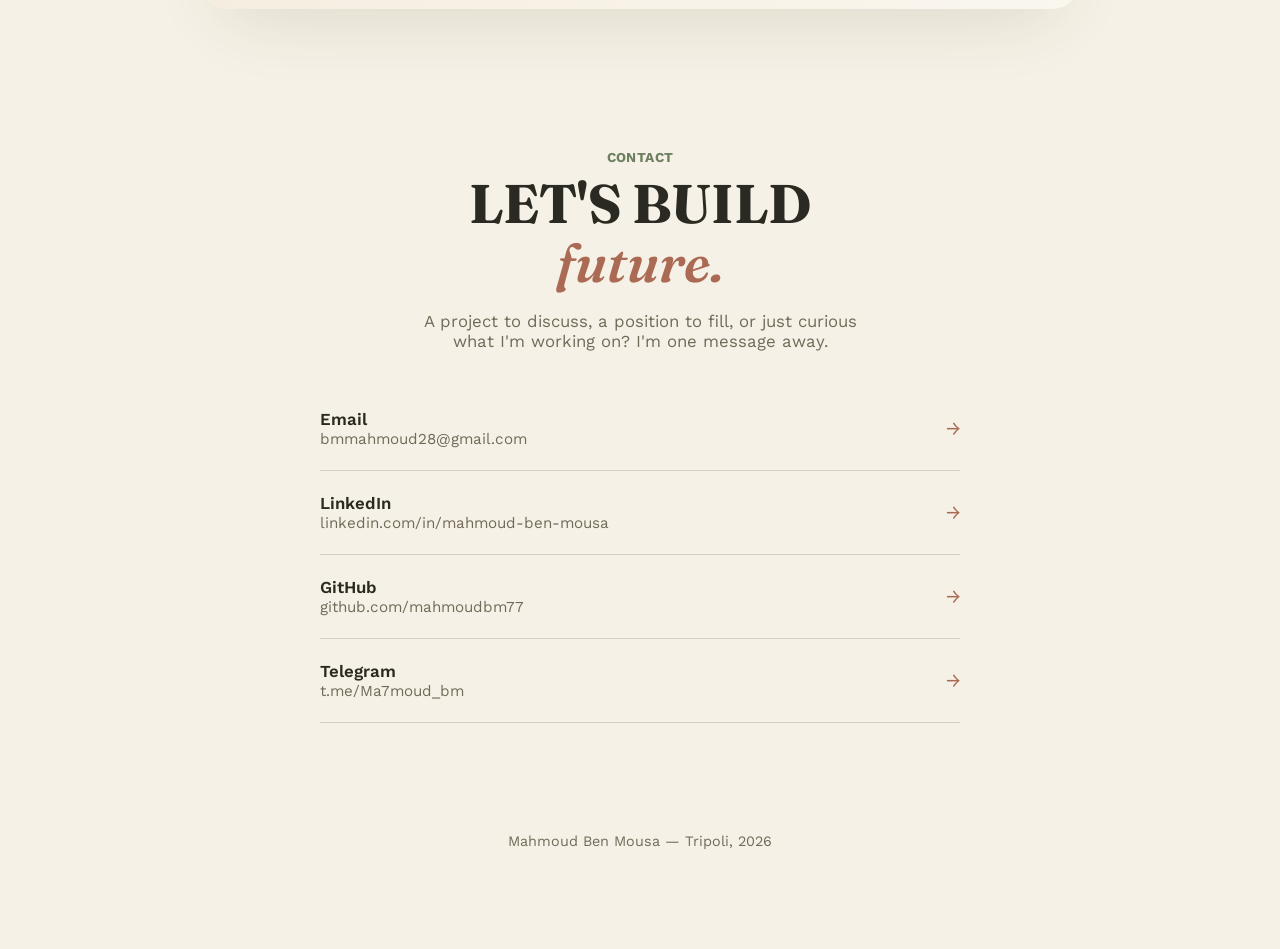
==== commit 279a8617: "changed some text information" ====
--- a/index.html
+++ b/index.html
@@ -70,8 +70,8 @@
     <span class="eyebrow">About</span>
     <h2 class="sec-title reveal">A bit about me</h2>
     <div class="about-wrap reveal">
-      <p><span class="dropcap">M</span>ahmoud Ben Mousa, a student from Tripoli. Most of my time goes into algorithms and data structures, and I try out small ideas of my own to build on step by step.</p>
-      <p>Right now I'm focused on strengthening that foundation and building small projects to put what I learn into practice. I'm also a few levels into the Newcastle English course at Nofalain in Tripoli, mostly to get more comfortable with technical English and talking to teams online.</p>
+      <p><span class="dropcap">M</span>ahmoud Ben Mousa, a student from Tripoli. Most of my time goes into algorithms and data structures, Future software engineer, current problem-solver.</p>
+      <p>I like taking something that's broken or missing and figuring out how to fix it — that's usually where I learn the most, faster than any course does.</p>
     </div>
   </section>
 
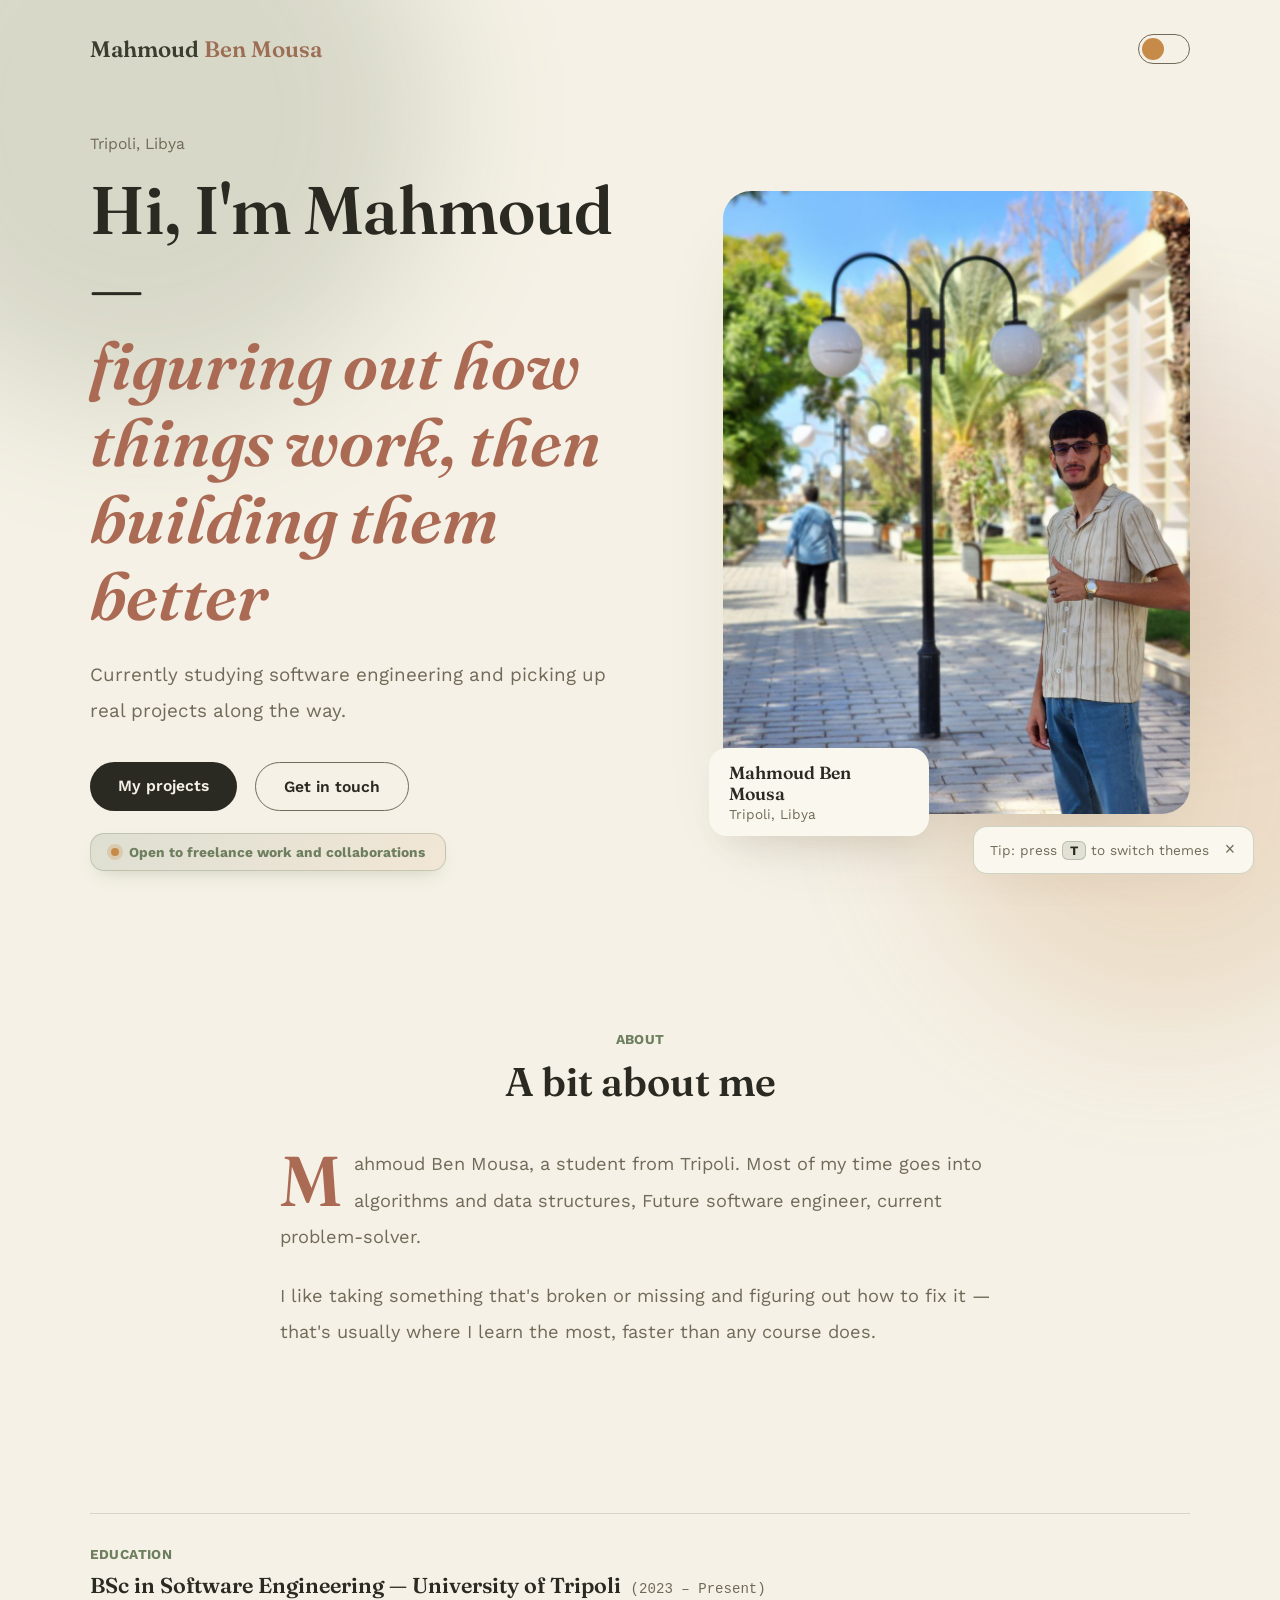
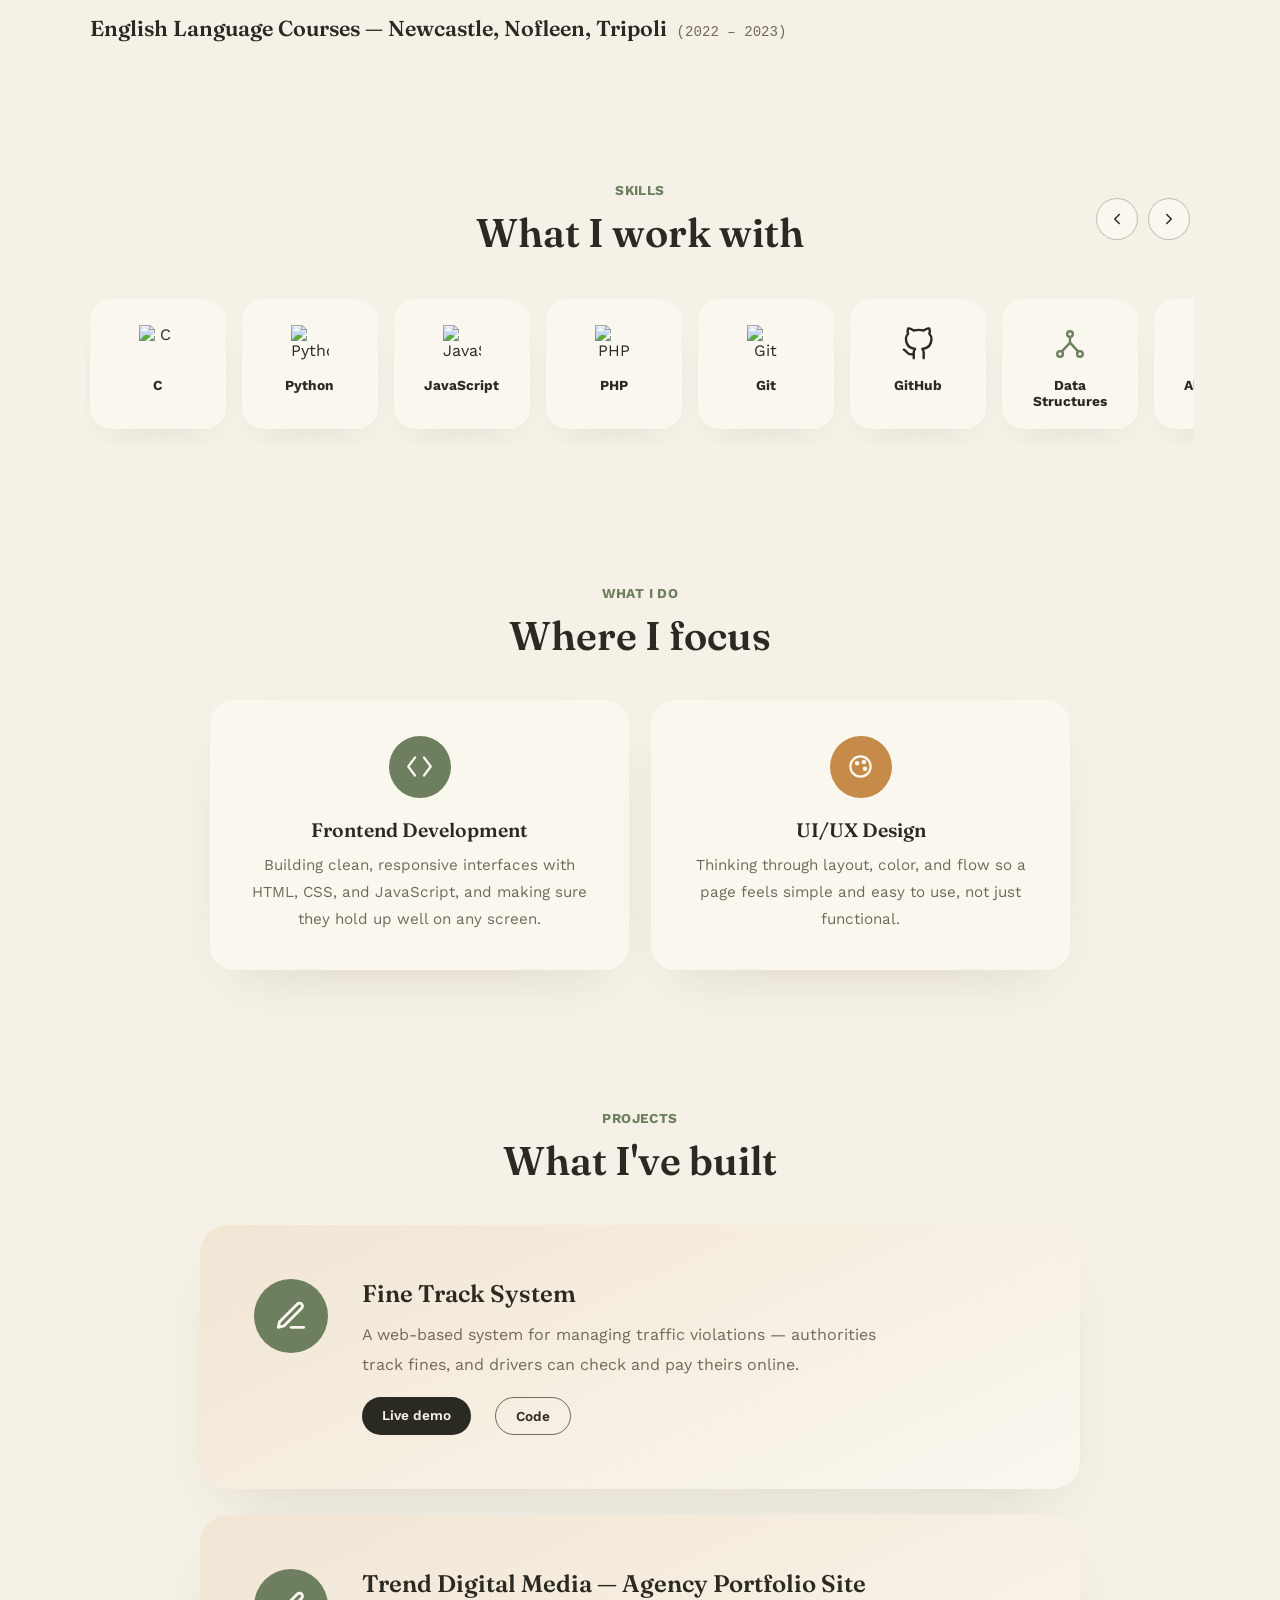
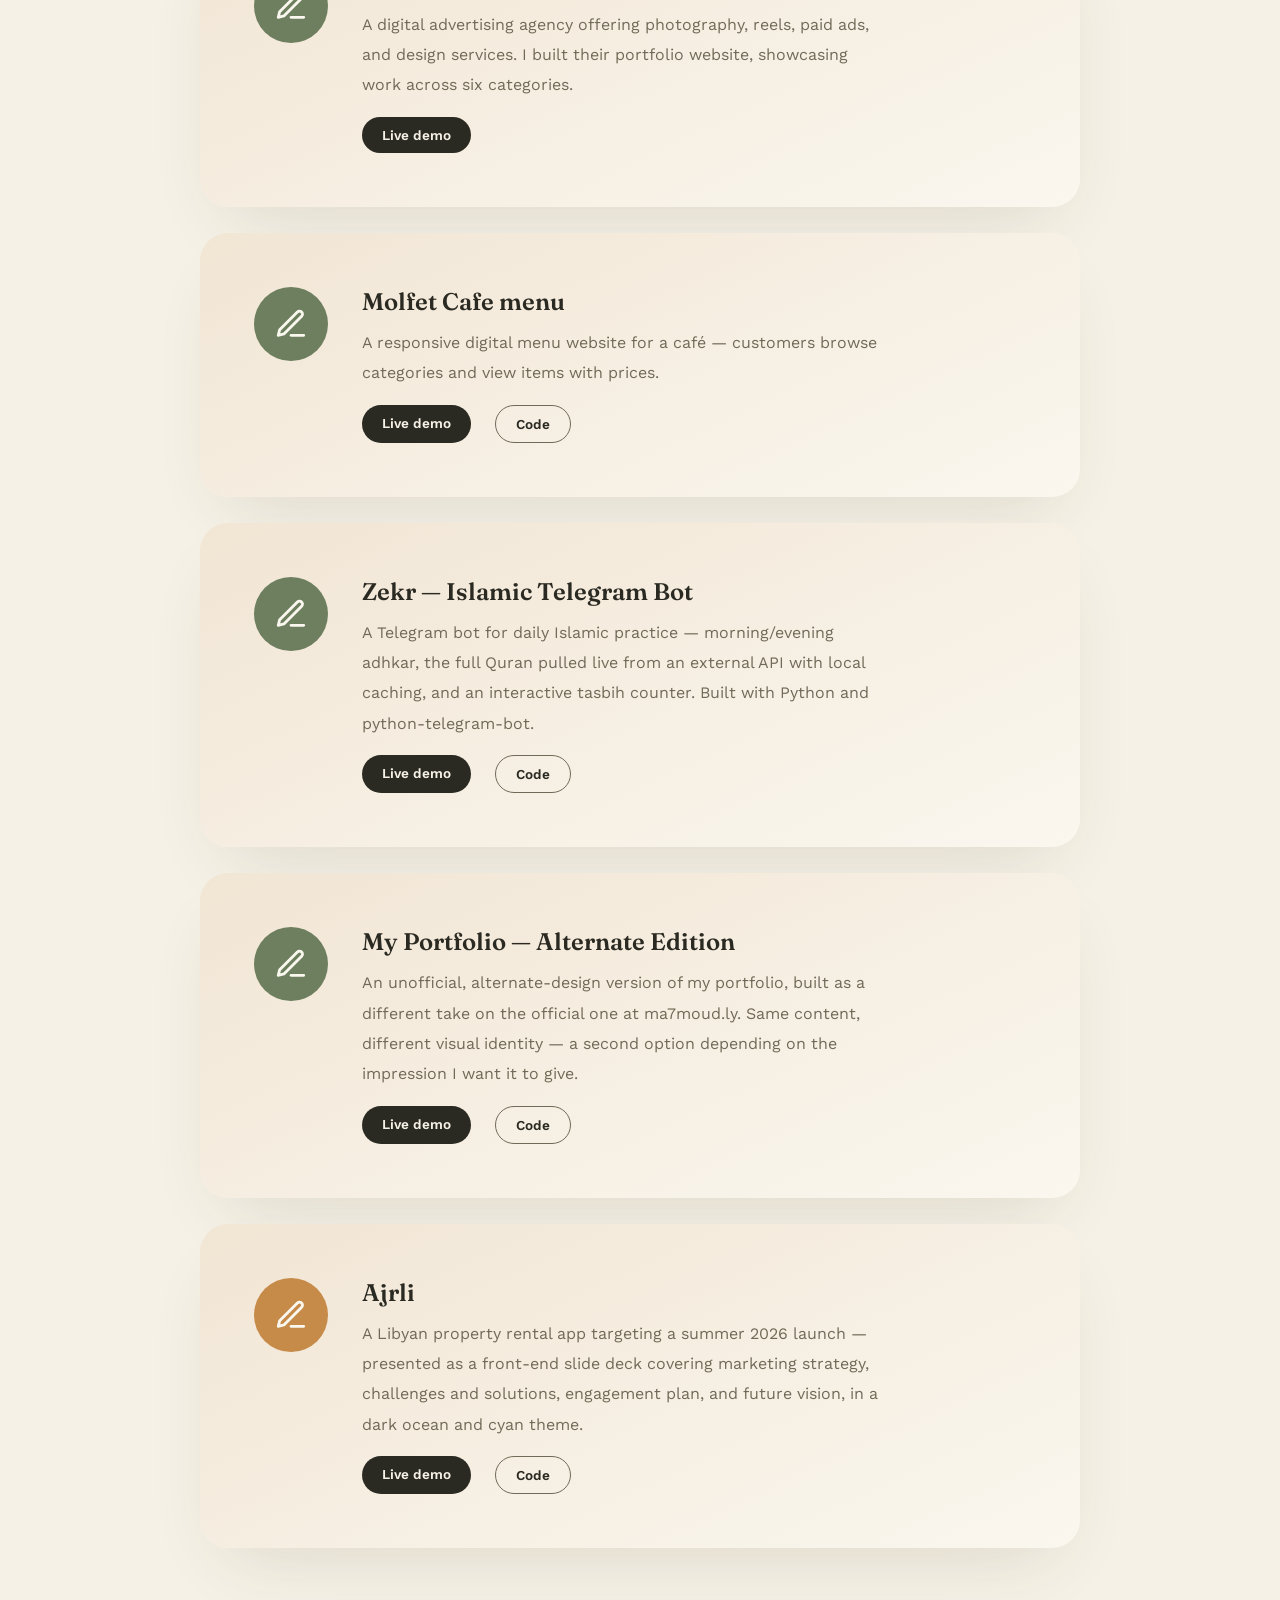
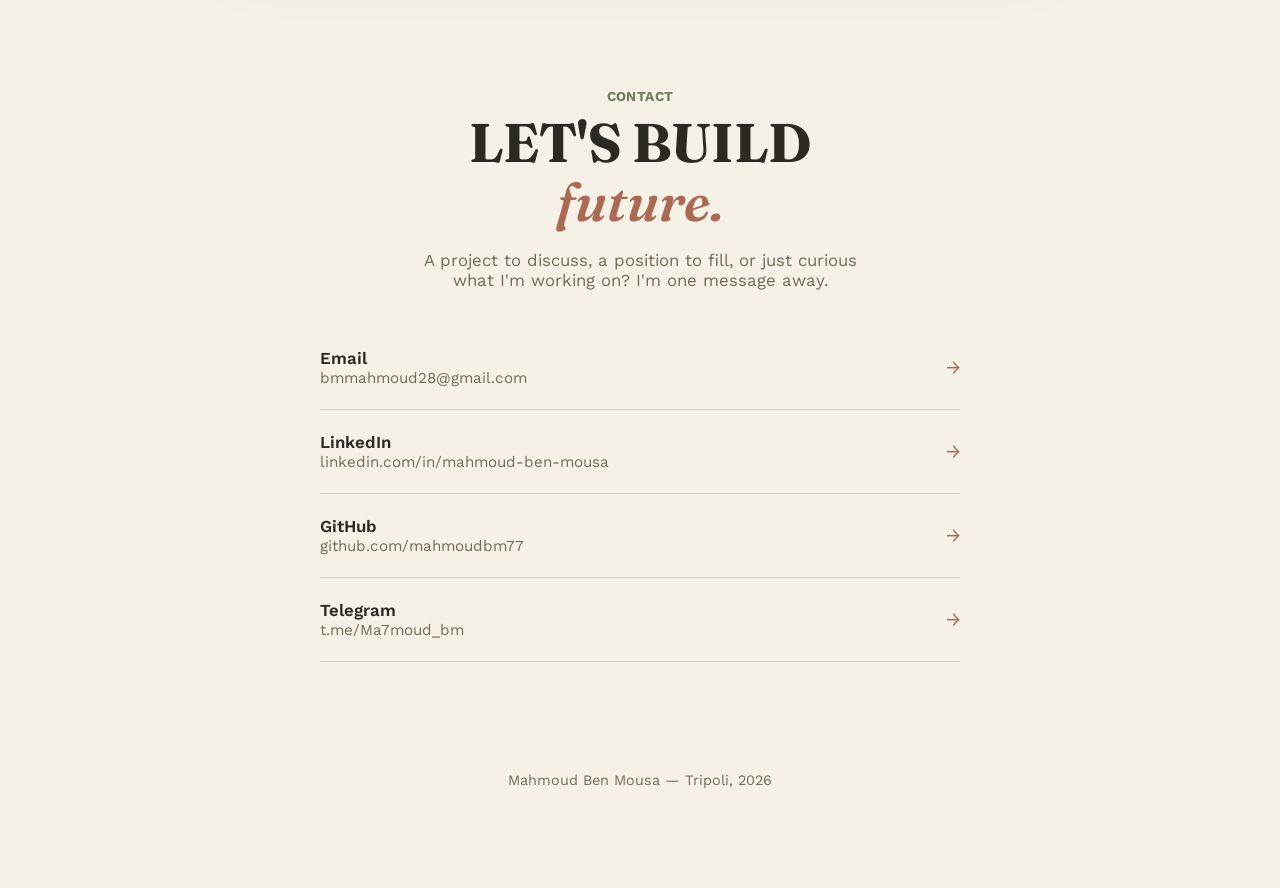
==== commit 06ef6da8: "some changes" ====
--- a/index.html
+++ b/index.html
@@ -34,7 +34,6 @@
 
 <div class="dock" id="dock">
   <a href="#about">About</a>
-  <a href="#education">Education</a>
   <a href="#skills">Skills</a>
   <a href="#focus">Focus</a>
   <a href="#projects">Projects</a>
@@ -227,8 +226,8 @@
         <svg viewBox="0 0 24 24" stroke-linecap="round" stroke-linejoin="round"><path d="M12 20h9M16.5 3.5a2.12 2.12 0 0 1 3 3L7 19l-4 1 1-4z"></path></svg>
       </div>
       <div>
-        <h3>Cafe menu</h3>
-        <p>A responsive digital menu website for a café — customers browse categories and view items with prices. Currently under development; the name shown is a placeholder for demo purposes.</p>
+        <h3>Molfet Cafe menu</h3>
+        <p>A responsive digital menu website for a café — customers browse categories and view items with prices.</p>
       <div class="cert-meta">
           <a href="https://cafe-menu-test.vercel.app/" target="_blank" rel="noopener" class="btn btn-fill" style="padding:10px 20px; font-size:.85rem;">Live demo</a>
           <a href="https://github.com/mahmoudbm77/cafe-menu-test" target="_blank" rel="noopener" class="btn btn-line" style="padding:10px 20px; font-size:.85rem;">Code</a>
--- a/styles.css
+++ b/styles.css
@@ -1,4 +1,4 @@
-  :root{
+:root{
     --bg:#f5f1e6;
     --bg-2:#ece4d2;
     --ink:#2b2a22;
@@ -73,8 +73,13 @@
     flex:none; padding:10px 18px; border-radius:100px; font-size:.86rem; font-weight:700;
     color:var(--ink-soft); white-space:nowrap; transition:background .25s, color .25s;
   }
-  .dock a:hover, .dock a.active{
+  .dock a.active{
     background:color-mix(in srgb, var(--clay) 16%, transparent); color:var(--ink);
+  }
+  @media(hover:hover){
+    .dock a:hover{
+      background:color-mix(in srgb, var(--clay) 16%, transparent); color:var(--ink);
+    }
   }
   @media(max-width:560px){
     .dock a{ padding:9px 14px; font-size:.8rem; }
@@ -295,4 +300,4 @@
   }
   .expertise-card .ic svg{ width:27px; height:27px; stroke:var(--card); fill:none; stroke-width:2; }
   .expertise-card h3{ font-family:'Fraunces',serif; font-weight:600; font-size:1.22rem; margin-bottom:10px; }
-  .expertise-card p{ color:var(--ink-soft); line-height:1.8; font-size:.95rem; }
+  .expertise-card p{ color:var(--ink-soft); line-height:1.8; font-size:.95rem; }
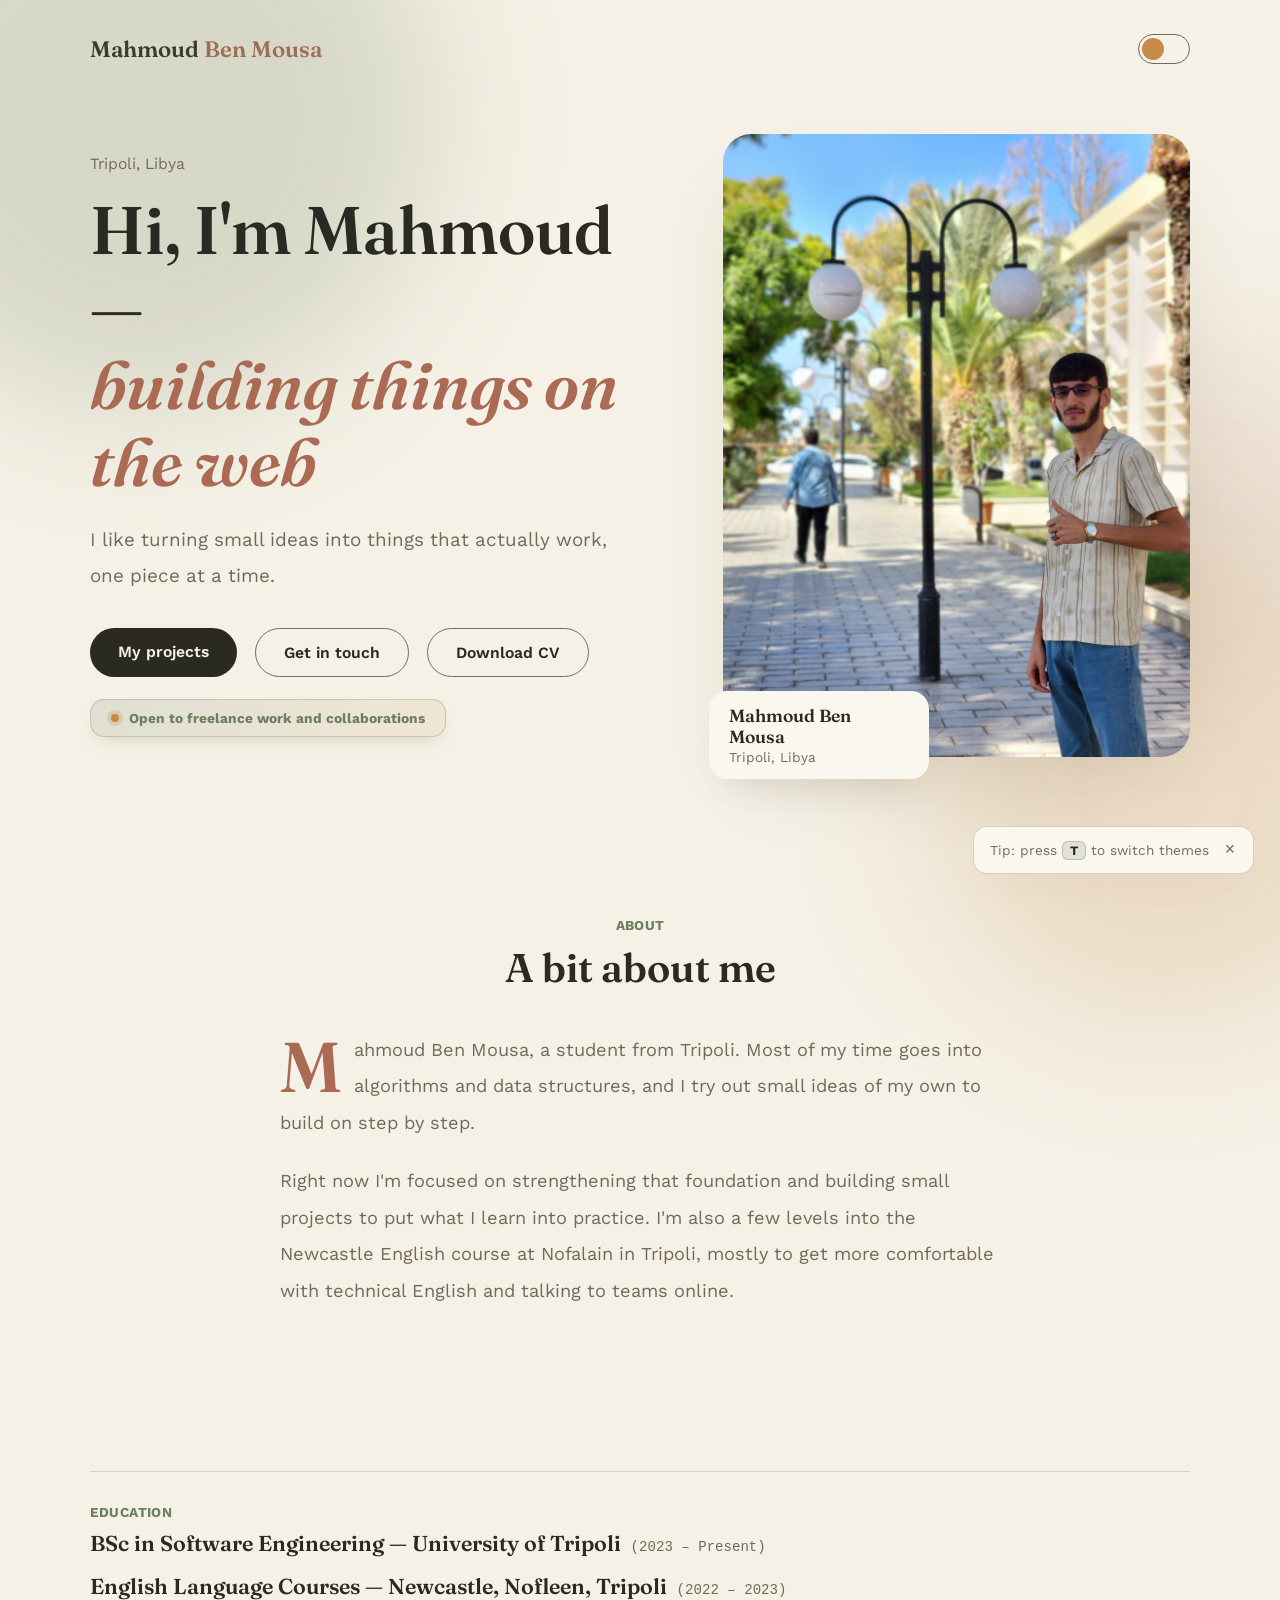
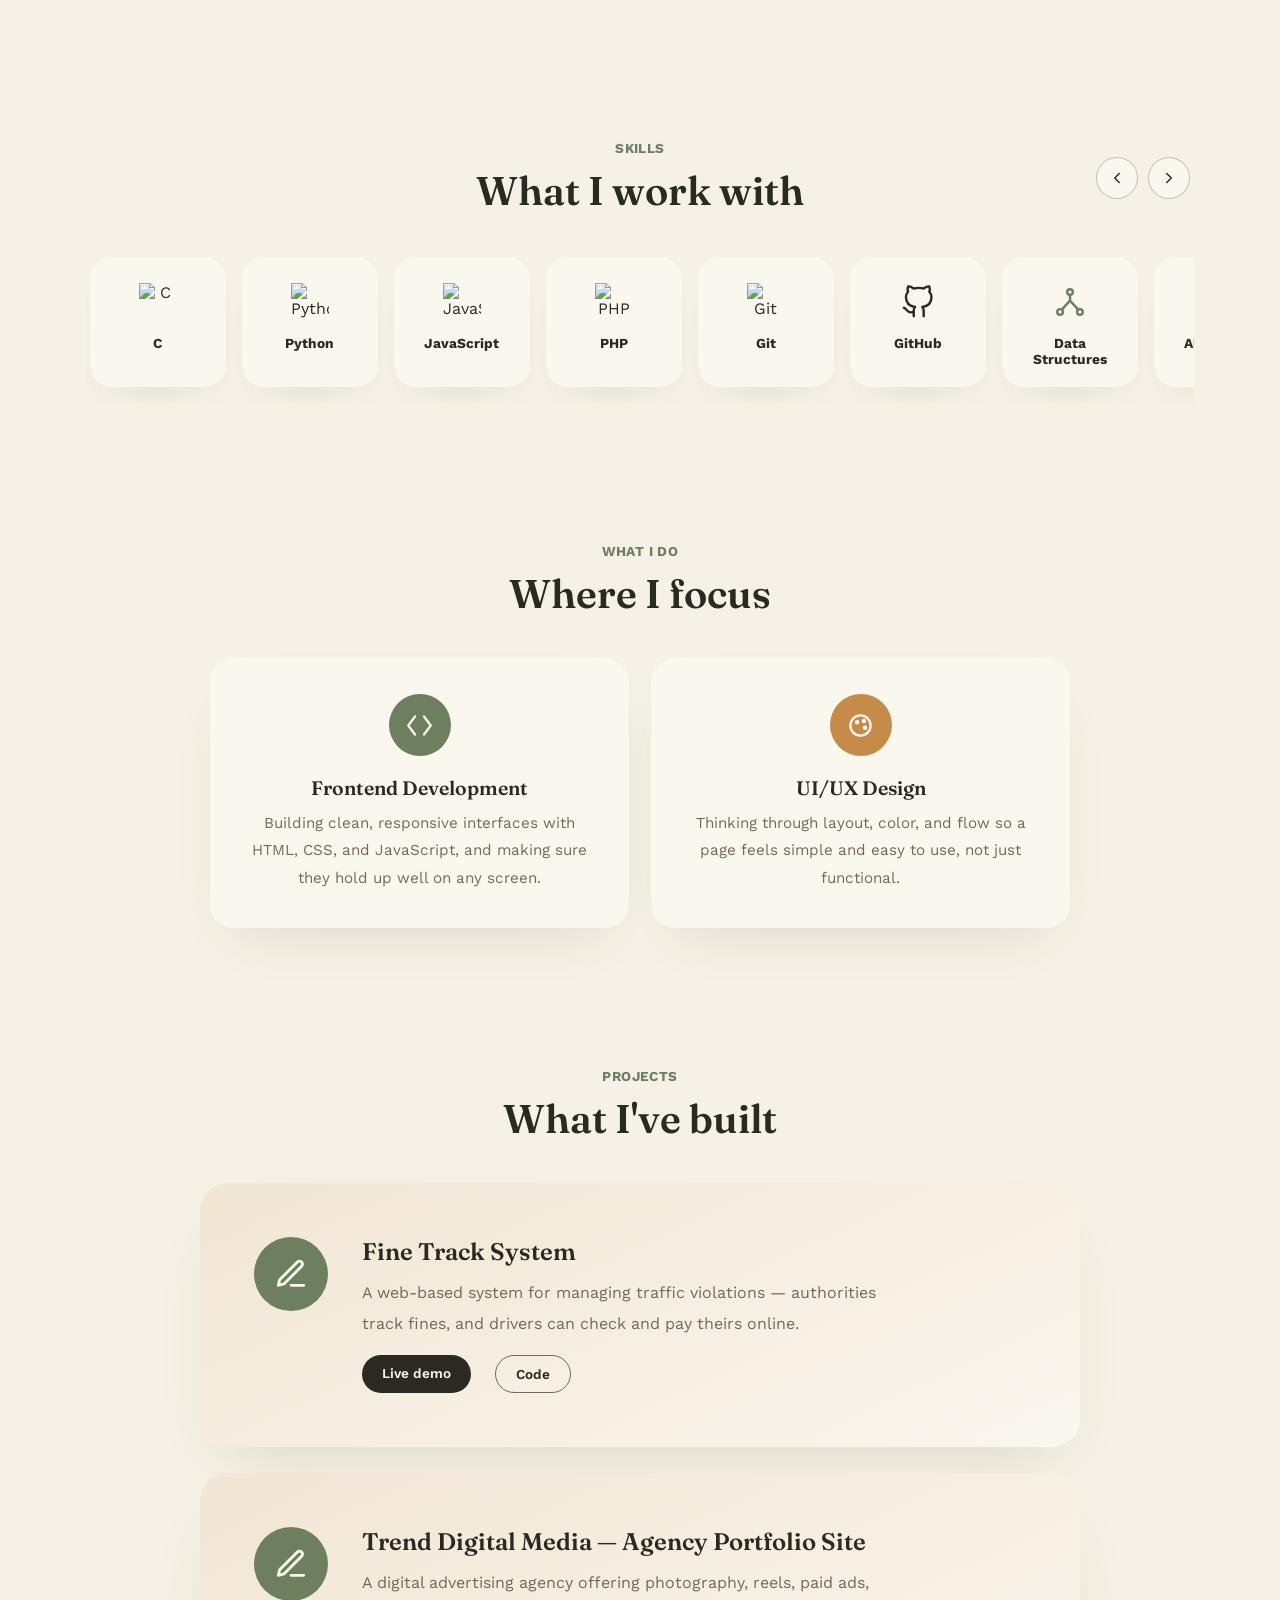
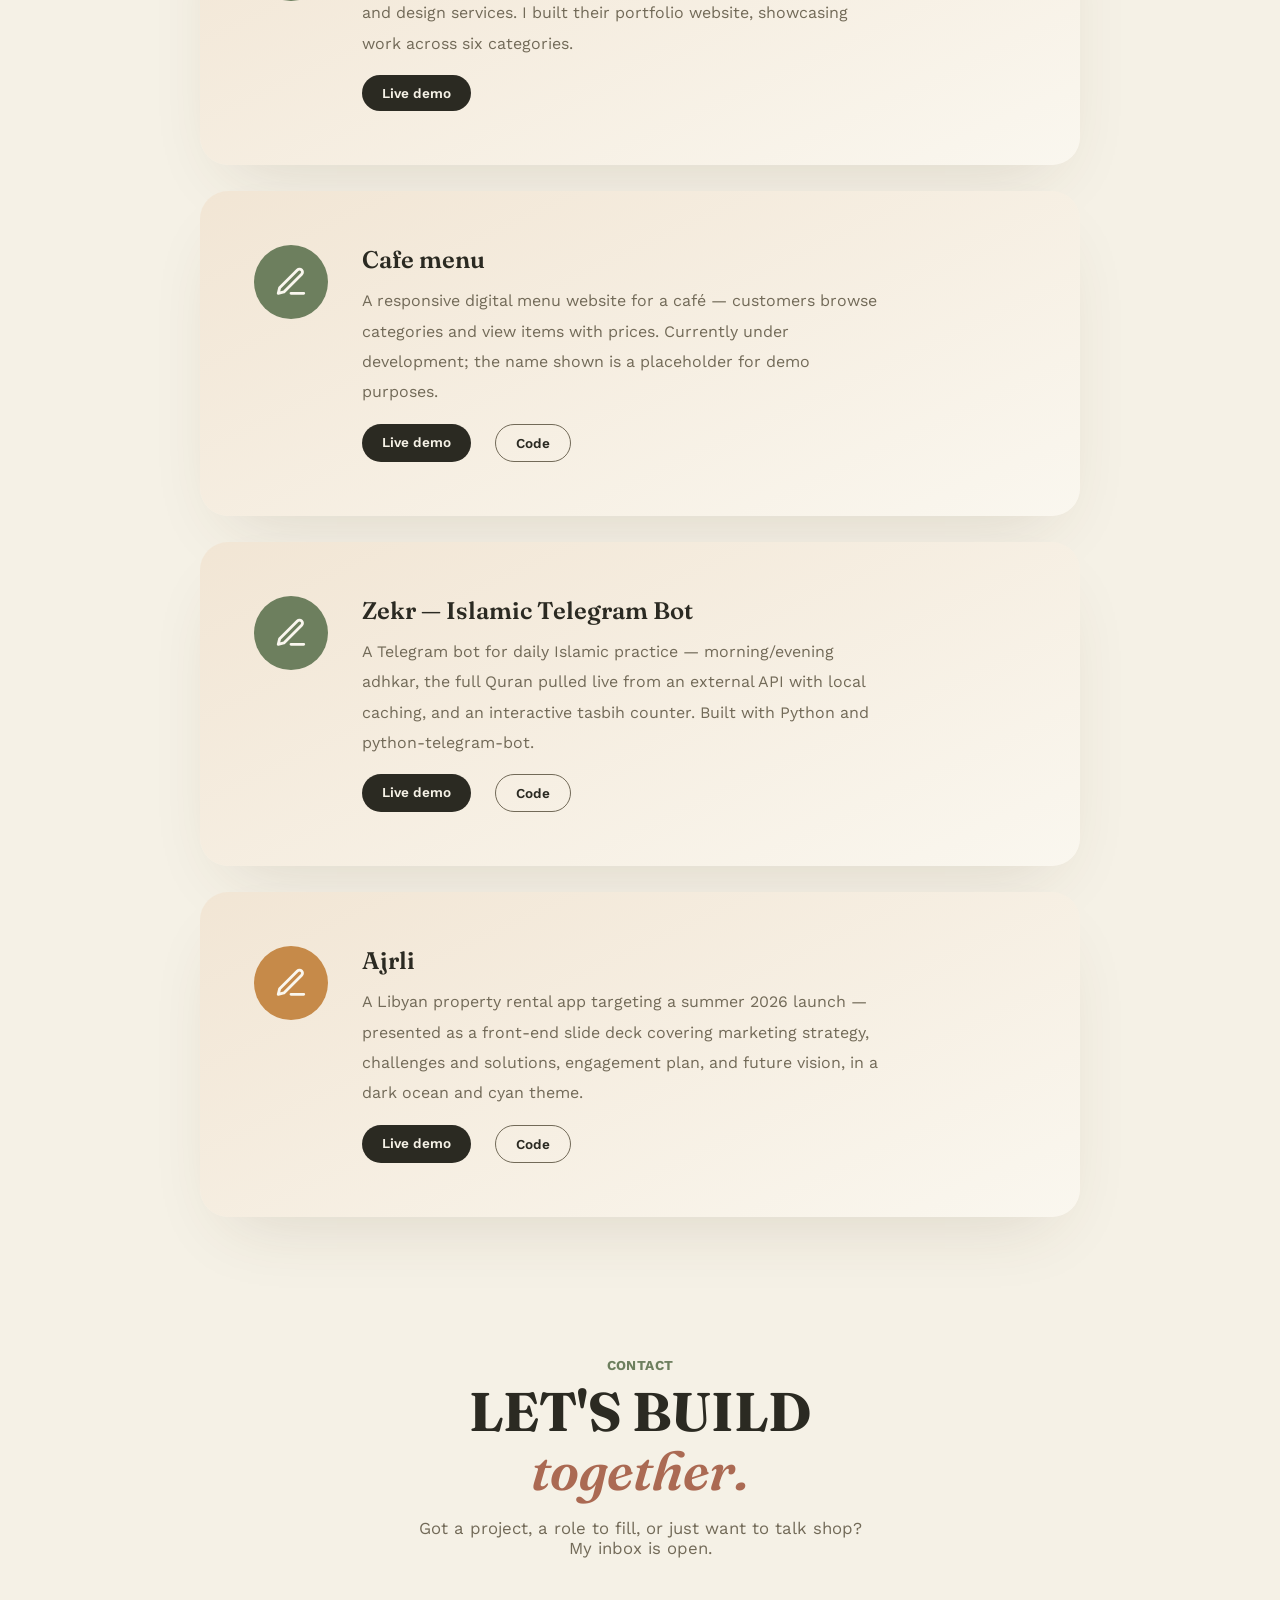
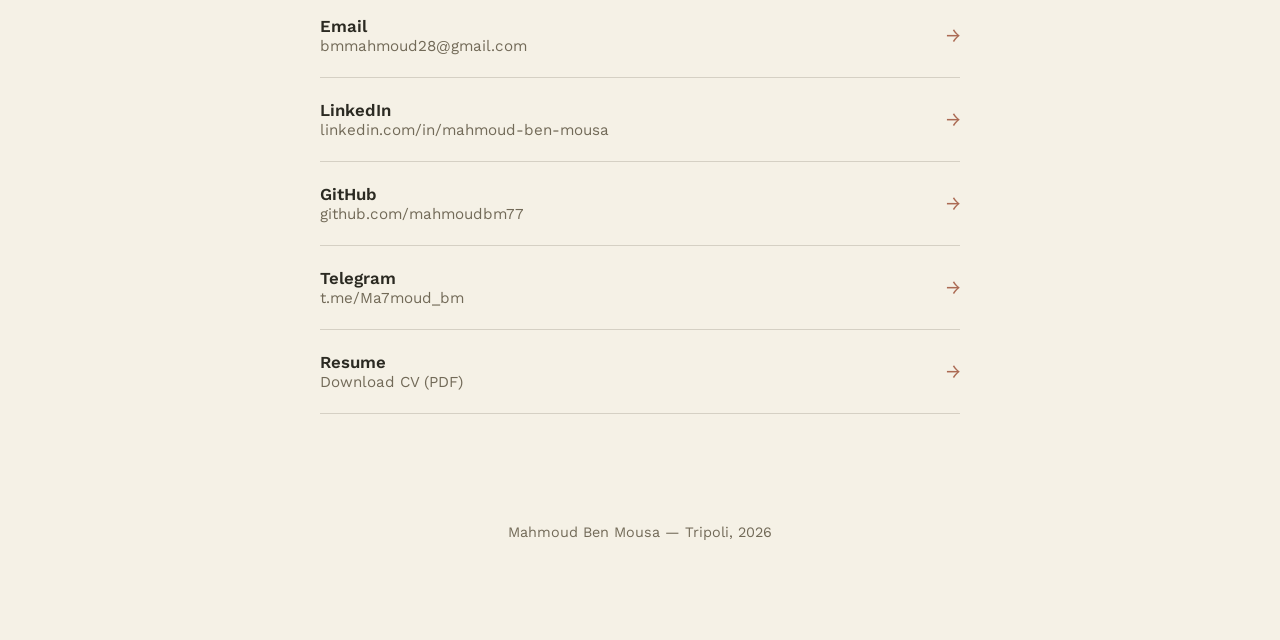
==== commit f14d4b8d: "added cv in the site" ====
--- a/index.html
+++ b/index.html
@@ -34,6 +34,7 @@
 
 <div class="dock" id="dock">
   <a href="#about">About</a>
+  <a href="#education">Education</a>
   <a href="#skills">Skills</a>
   <a href="#focus">Focus</a>
   <a href="#projects">Projects</a>
@@ -45,11 +46,12 @@
   <div class="hero">
     <div class="reveal">
       <span class="kicker">Tripoli, Libya</span>
-      <h1>Hi, I'm Mahmoud —<br><em>figuring out how things work, then building them better</em></h1>
-      <p class="lede">Currently studying software engineering and picking up real projects along the way.</p>
+      <h1>Hi, I'm Mahmoud —<br><em>building things on the web</em></h1>
+      <p class="lede">I like turning small ideas into things that actually work, one piece at a time.</p>
       <div class="cta-row">
         <a href="#projects" class="btn btn-fill">My projects</a>
         <a href="#contact" class="btn btn-line">Get in touch</a>
+        <a href="Mahmoud-Ben-Mousa-CV.pdf" target="_blank" rel="noopener" download="Mahmoud-Ben-Mousa-CV.pdf" class="btn btn-line">Download CV</a>
       </div>
       <div class="badge"><span class="dot"></span>Open to freelance work and collaborations</div>
     </div>
@@ -69,8 +71,8 @@
     <span class="eyebrow">About</span>
     <h2 class="sec-title reveal">A bit about me</h2>
     <div class="about-wrap reveal">
-      <p><span class="dropcap">M</span>ahmoud Ben Mousa, a student from Tripoli. Most of my time goes into algorithms and data structures, Future software engineer, current problem-solver.</p>
-      <p>I like taking something that's broken or missing and figuring out how to fix it — that's usually where I learn the most, faster than any course does.</p>
+      <p><span class="dropcap">M</span>ahmoud Ben Mousa, a student from Tripoli. Most of my time goes into algorithms and data structures, and I try out small ideas of my own to build on step by step.</p>
+      <p>Right now I'm focused on strengthening that foundation and building small projects to put what I learn into practice. I'm also a few levels into the Newcastle English course at Nofalain in Tripoli, mostly to get more comfortable with technical English and talking to teams online.</p>
     </div>
   </section>
 
@@ -226,8 +228,8 @@
         <svg viewBox="0 0 24 24" stroke-linecap="round" stroke-linejoin="round"><path d="M12 20h9M16.5 3.5a2.12 2.12 0 0 1 3 3L7 19l-4 1 1-4z"></path></svg>
       </div>
       <div>
-        <h3>Molfet Cafe menu</h3>
-        <p>A responsive digital menu website for a café — customers browse categories and view items with prices.</p>
+        <h3>Cafe menu</h3>
+        <p>A responsive digital menu website for a café — customers browse categories and view items with prices. Currently under development; the name shown is a placeholder for demo purposes.</p>
       <div class="cert-meta">
           <a href="https://cafe-menu-test.vercel.app/" target="_blank" rel="noopener" class="btn btn-fill" style="padding:10px 20px; font-size:.85rem;">Live demo</a>
           <a href="https://github.com/mahmoudbm77/cafe-menu-test" target="_blank" rel="noopener" class="btn btn-line" style="padding:10px 20px; font-size:.85rem;">Code</a>
@@ -252,21 +254,6 @@
     </div>
 
 
-    <div class="cert-card reveal">
-      <div class="cert-badge" style="background:var(--sage);">
-        <svg viewBox="0 0 24 24" stroke-linecap="round" stroke-linejoin="round"><path d="M12 20h9M16.5 3.5a2.12 2.12 0 0 1 3 3L7 19l-4 1 1-4z"></path></svg>
-      </div>
-      <div>
-        <h3>My Portfolio — Alternate Edition</h3>
-        <p>An unofficial, alternate-design version of my portfolio, built as a different take on the official one at ma7moud.ly. Same content, different visual identity — a second option depending on the impression I want it to give.</p>
-      <div class="cert-meta">
-          <a href="https://my-portfolio-redesign.vercel.app/" target="_blank" rel="noopener" class="btn btn-fill" style="padding:10px 20px; font-size:.85rem;">Live demo</a>
-          <a href="https://github.com/mahmoudbm77/My-portfolio-redesign" target="_blank" rel="noopener" class="btn btn-line" style="padding:10px 20px; font-size:.85rem;">Code</a>
-      </div>
-      </div>
-    </div>
-
-
 
     <div class="cert-card reveal">
       <div class="cert-badge" style="background:var(--amber);">
@@ -285,8 +272,8 @@
 
   <section id="contact">
     <span class="eyebrow">Contact</span>
-    <h2 class="contact-title reveal">Let's build<br><em class="contact-accent">future.</em></h2>
-    <p class="contact-lede reveal">A project to discuss, a position to fill, or just curious what I'm working on? I'm one message away.</p>
+    <h2 class="contact-title reveal">Let's build<br><em class="contact-accent">together.</em></h2>
+    <p class="contact-lede reveal">Got a project, a role to fill, or just want to talk shop? My inbox is open.</p>
     <div class="contact-list reveal">
       <a href="mailto:bmmahmoud28@gmail.com" class="contact-row">
         <span><span class="lbl">Email</span><br><span class="val">bmmahmoud28@gmail.com</span></span>
@@ -302,6 +289,10 @@
       </a>
       <a href="https://t.me/Ma7moud_bm" target="_blank" rel="noopener" class="contact-row">
         <span><span class="lbl">Telegram</span><br><span class="val">t.me/Ma7moud_bm</span></span>
+        <span class="arrow">→</span>
+      </a>
+      <a href="Mahmoud-Ben-Mousa-CV.pdf" target="_blank" rel="noopener" download="Mahmoud-Ben-Mousa-CV.pdf" class="contact-row">
+        <span><span class="lbl">Resume</span><br><span class="val">Download CV (PDF)</span></span>
         <span class="arrow">→</span>
       </a>
     </div>
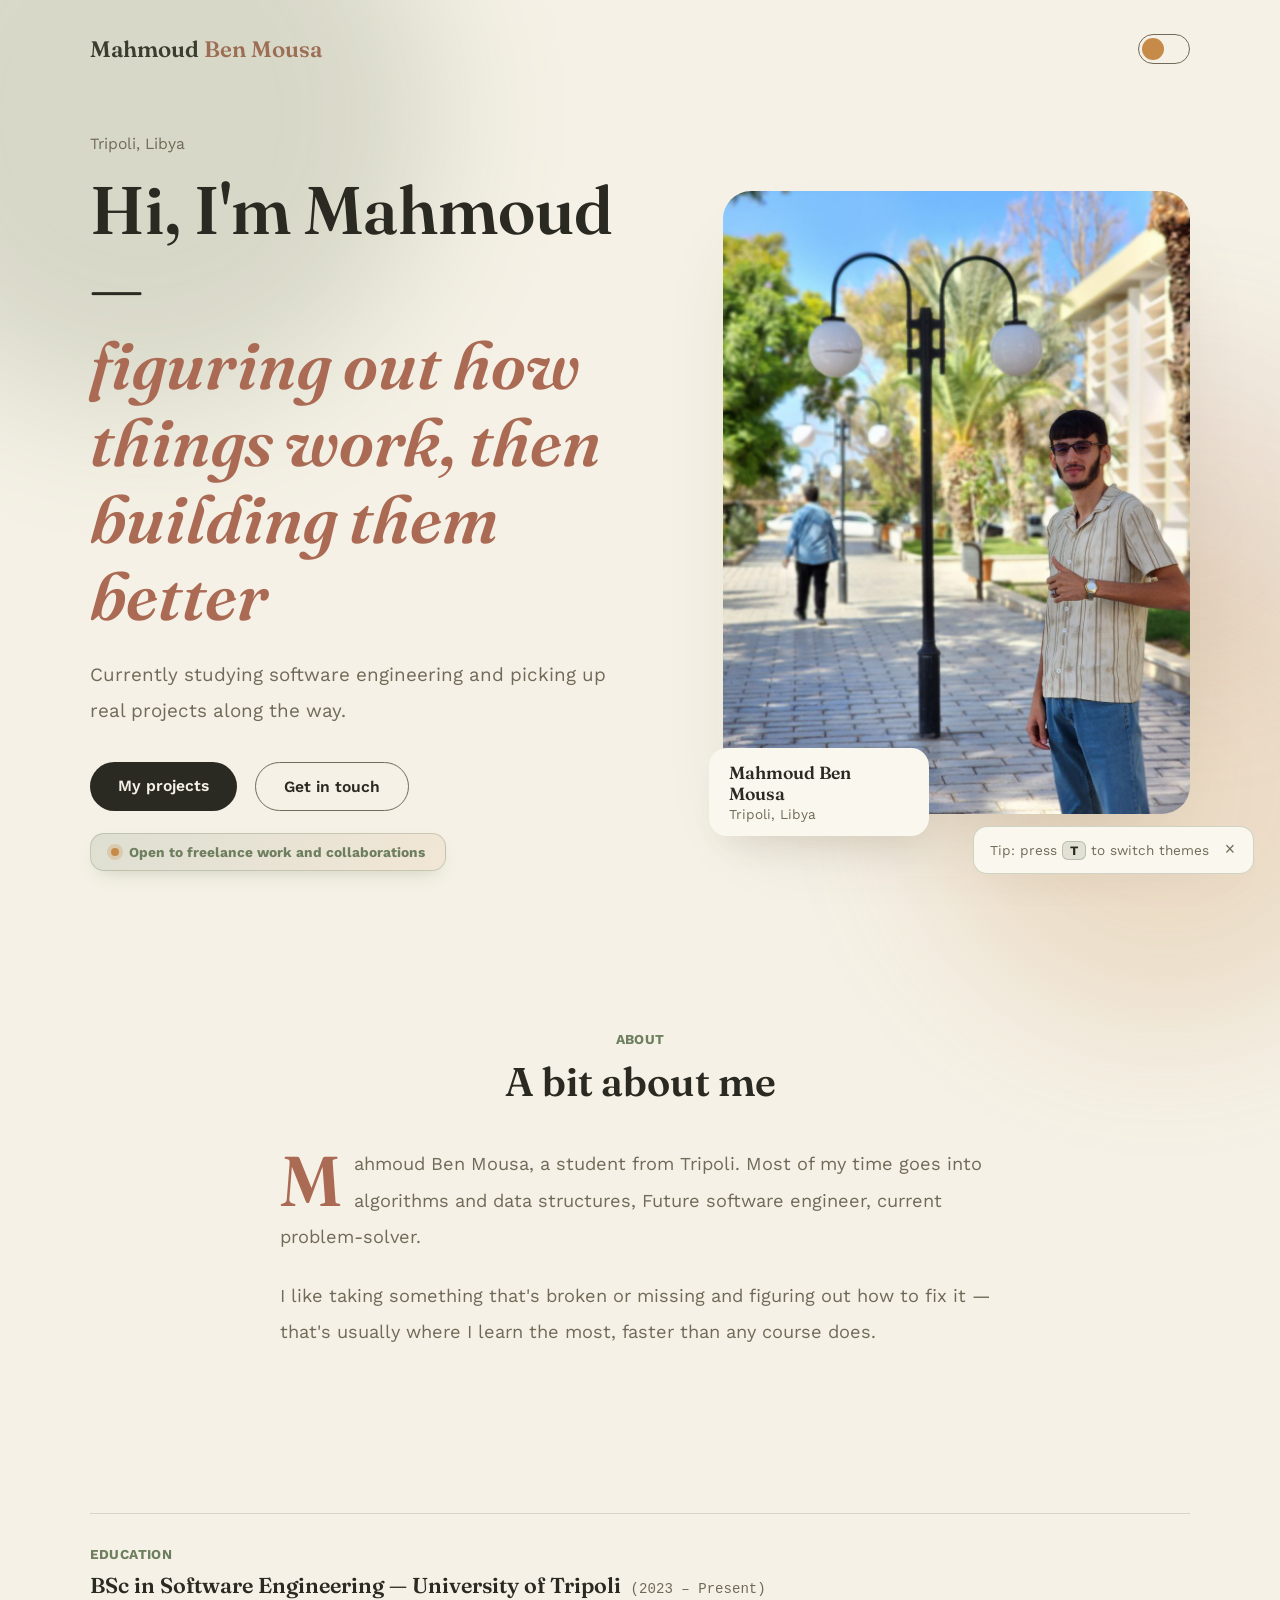
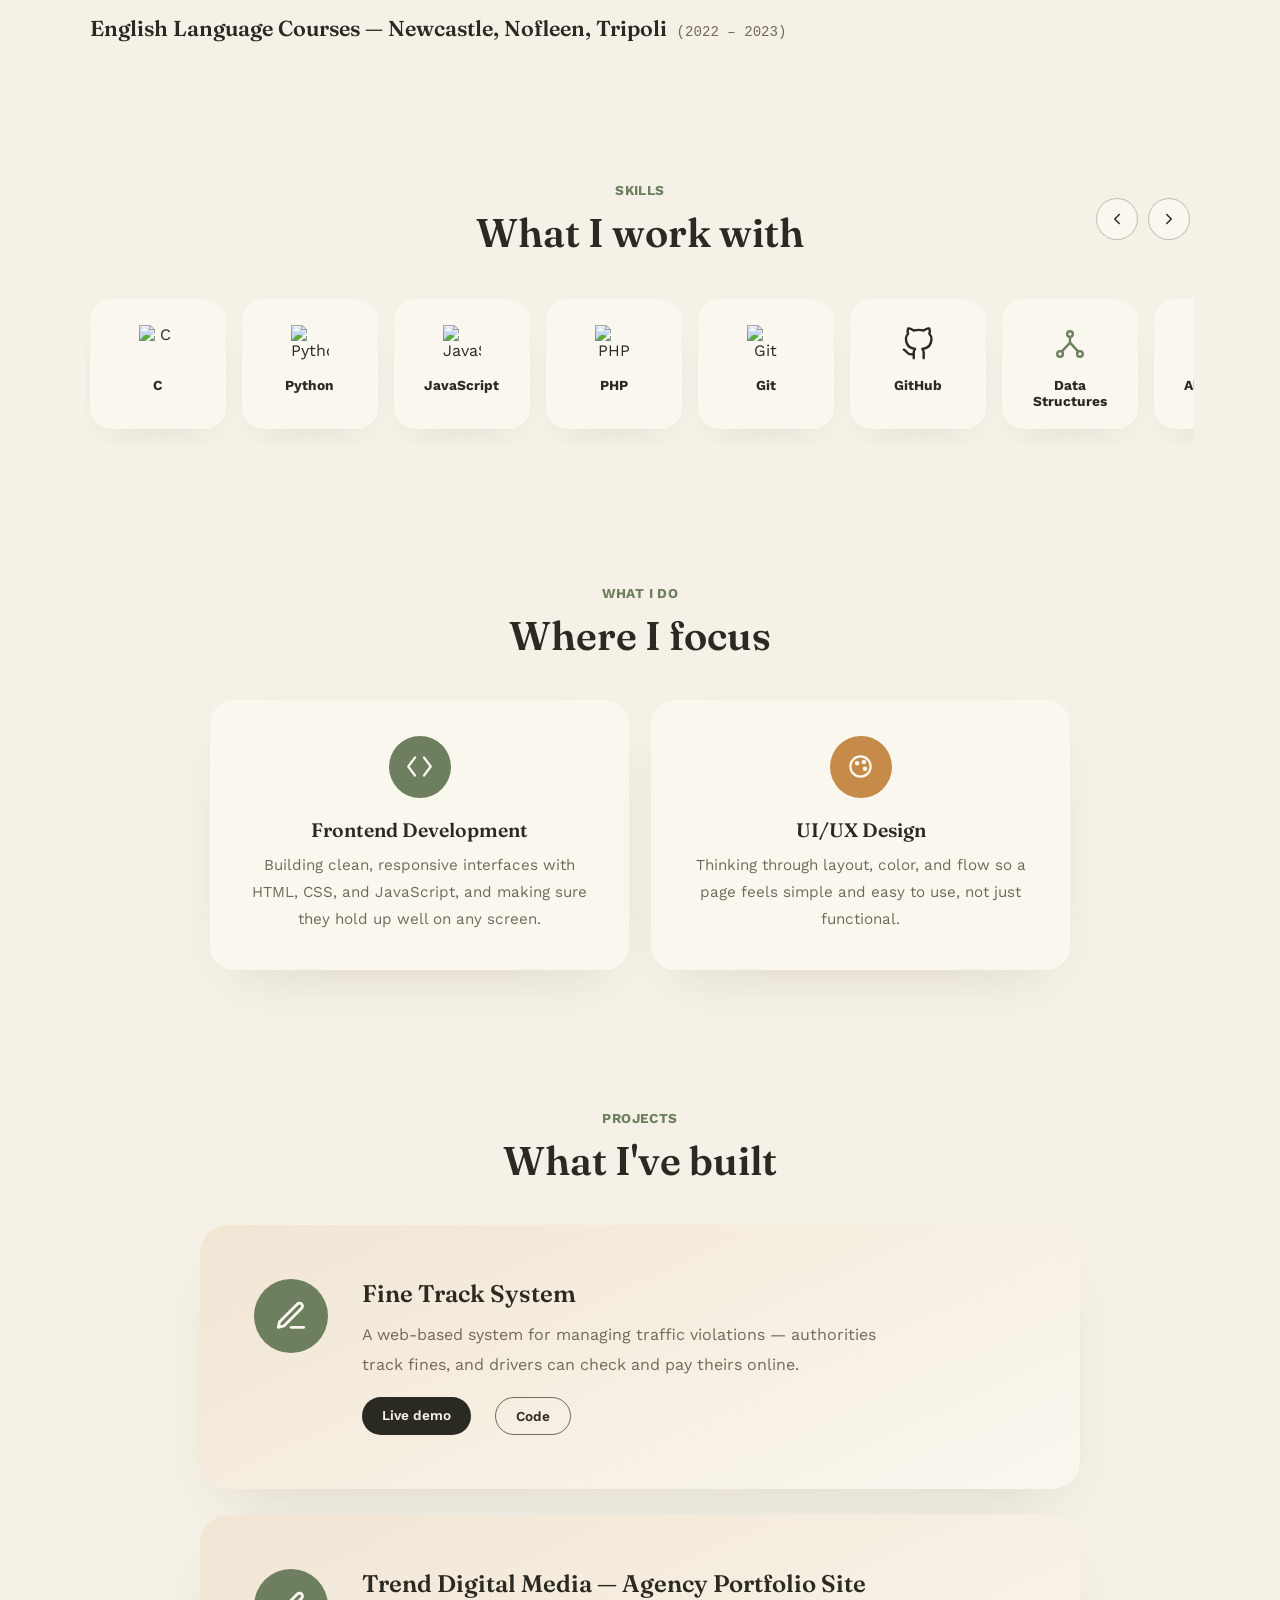
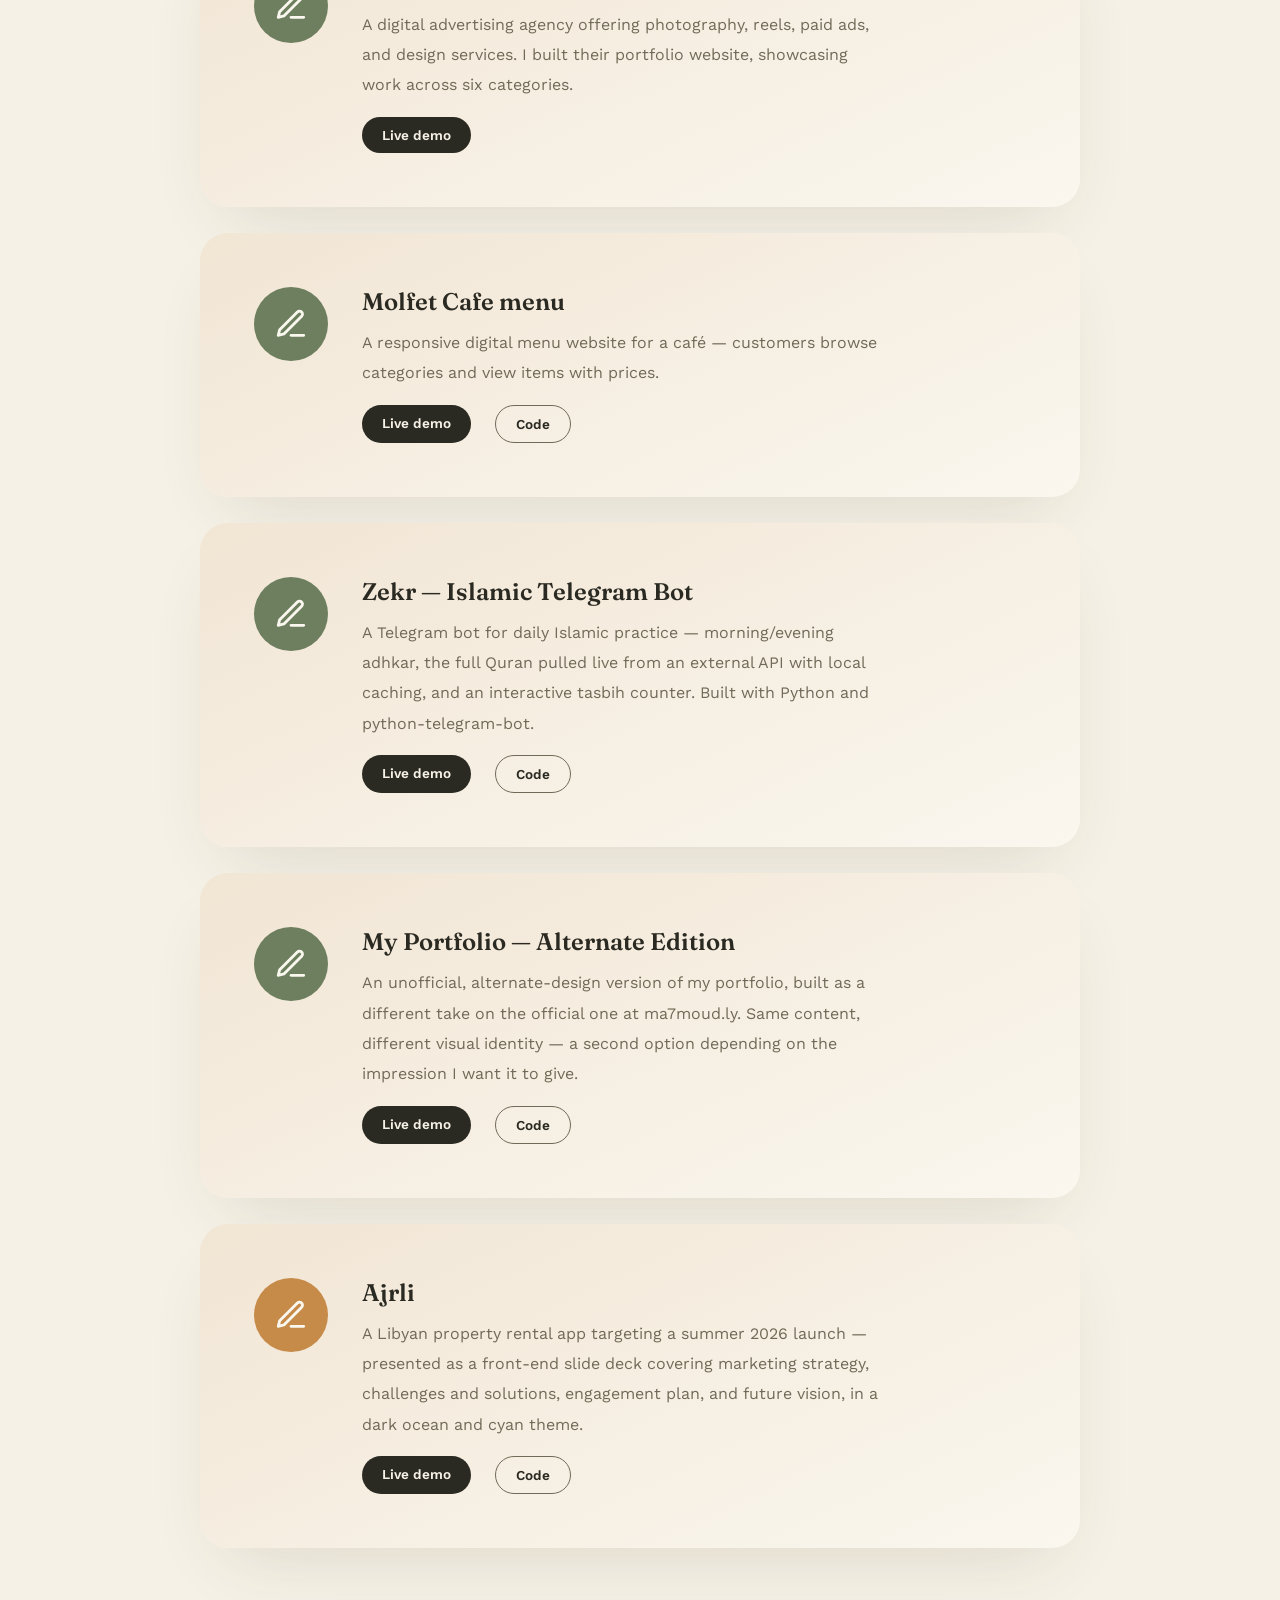
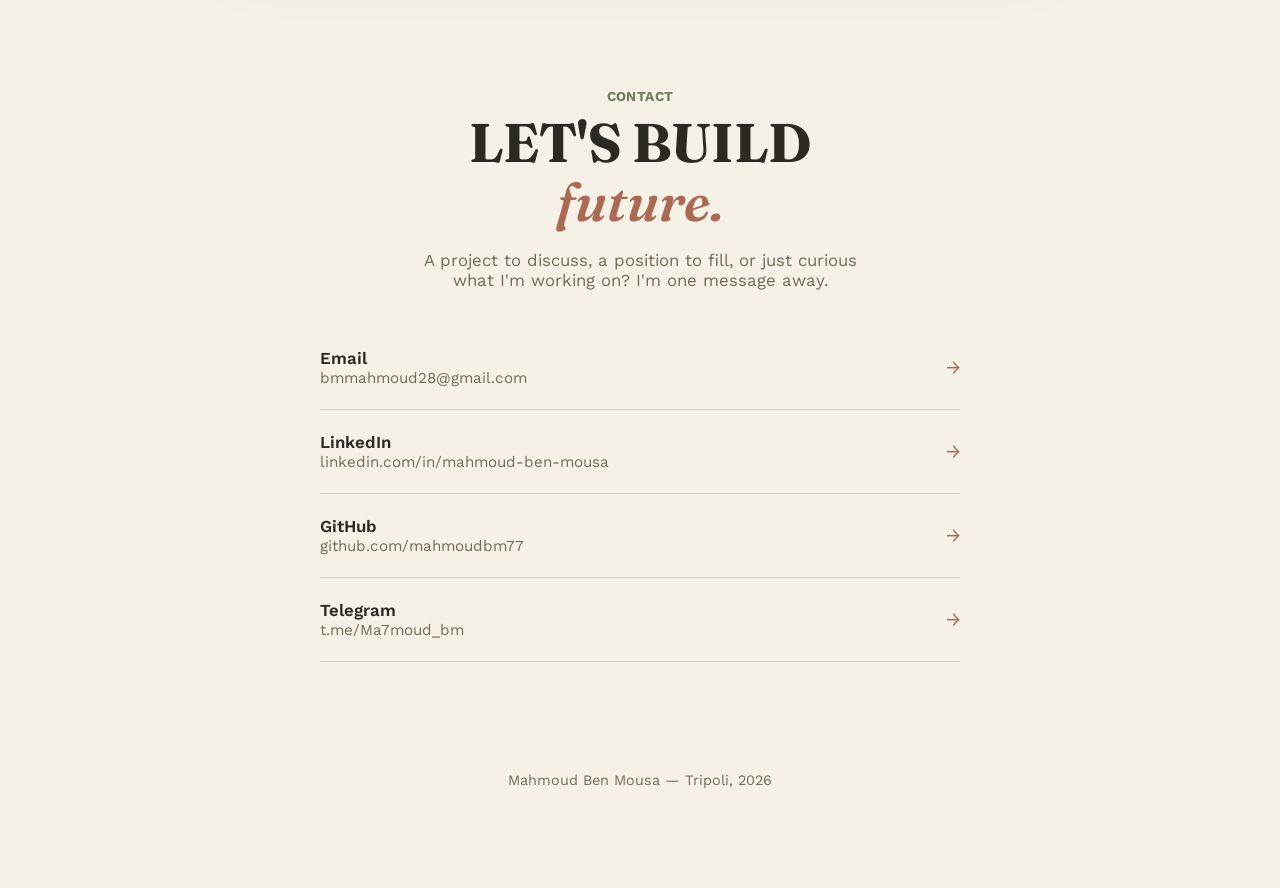
==== commit 83f6d225: "Revert last two commits" ====
--- a/index.html
+++ b/index.html
@@ -34,7 +34,6 @@
 
 <div class="dock" id="dock">
   <a href="#about">About</a>
-  <a href="#education">Education</a>
   <a href="#skills">Skills</a>
   <a href="#focus">Focus</a>
   <a href="#projects">Projects</a>
@@ -46,12 +45,11 @@
   <div class="hero">
     <div class="reveal">
       <span class="kicker">Tripoli, Libya</span>
-      <h1>Hi, I'm Mahmoud —<br><em>building things on the web</em></h1>
-      <p class="lede">I like turning small ideas into things that actually work, one piece at a time.</p>
+      <h1>Hi, I'm Mahmoud —<br><em>figuring out how things work, then building them better</em></h1>
+      <p class="lede">Currently studying software engineering and picking up real projects along the way.</p>
       <div class="cta-row">
         <a href="#projects" class="btn btn-fill">My projects</a>
         <a href="#contact" class="btn btn-line">Get in touch</a>
-        <a href="Mahmoud-Ben-Mousa-CV.pdf" target="_blank" rel="noopener" download="Mahmoud-Ben-Mousa-CV.pdf" class="btn btn-line">Download CV</a>
       </div>
       <div class="badge"><span class="dot"></span>Open to freelance work and collaborations</div>
     </div>
@@ -71,8 +69,8 @@
     <span class="eyebrow">About</span>
     <h2 class="sec-title reveal">A bit about me</h2>
     <div class="about-wrap reveal">
-      <p><span class="dropcap">M</span>ahmoud Ben Mousa, a student from Tripoli. Most of my time goes into algorithms and data structures, and I try out small ideas of my own to build on step by step.</p>
-      <p>Right now I'm focused on strengthening that foundation and building small projects to put what I learn into practice. I'm also a few levels into the Newcastle English course at Nofalain in Tripoli, mostly to get more comfortable with technical English and talking to teams online.</p>
+      <p><span class="dropcap">M</span>ahmoud Ben Mousa, a student from Tripoli. Most of my time goes into algorithms and data structures, Future software engineer, current problem-solver.</p>
+      <p>I like taking something that's broken or missing and figuring out how to fix it — that's usually where I learn the most, faster than any course does.</p>
     </div>
   </section>
 
@@ -228,8 +226,8 @@
         <svg viewBox="0 0 24 24" stroke-linecap="round" stroke-linejoin="round"><path d="M12 20h9M16.5 3.5a2.12 2.12 0 0 1 3 3L7 19l-4 1 1-4z"></path></svg>
       </div>
       <div>
-        <h3>Cafe menu</h3>
-        <p>A responsive digital menu website for a café — customers browse categories and view items with prices. Currently under development; the name shown is a placeholder for demo purposes.</p>
+        <h3>Molfet Cafe menu</h3>
+        <p>A responsive digital menu website for a café — customers browse categories and view items with prices.</p>
       <div class="cert-meta">
           <a href="https://cafe-menu-test.vercel.app/" target="_blank" rel="noopener" class="btn btn-fill" style="padding:10px 20px; font-size:.85rem;">Live demo</a>
           <a href="https://github.com/mahmoudbm77/cafe-menu-test" target="_blank" rel="noopener" class="btn btn-line" style="padding:10px 20px; font-size:.85rem;">Code</a>
@@ -254,6 +252,21 @@
     </div>
 
 
+    <div class="cert-card reveal">
+      <div class="cert-badge" style="background:var(--sage);">
+        <svg viewBox="0 0 24 24" stroke-linecap="round" stroke-linejoin="round"><path d="M12 20h9M16.5 3.5a2.12 2.12 0 0 1 3 3L7 19l-4 1 1-4z"></path></svg>
+      </div>
+      <div>
+        <h3>My Portfolio — Alternate Edition</h3>
+        <p>An unofficial, alternate-design version of my portfolio, built as a different take on the official one at ma7moud.ly. Same content, different visual identity — a second option depending on the impression I want it to give.</p>
+      <div class="cert-meta">
+          <a href="https://my-portfolio-redesign.vercel.app/" target="_blank" rel="noopener" class="btn btn-fill" style="padding:10px 20px; font-size:.85rem;">Live demo</a>
+          <a href="https://github.com/mahmoudbm77/My-portfolio-redesign" target="_blank" rel="noopener" class="btn btn-line" style="padding:10px 20px; font-size:.85rem;">Code</a>
+      </div>
+      </div>
+    </div>
+
+
 
     <div class="cert-card reveal">
       <div class="cert-badge" style="background:var(--amber);">
@@ -272,8 +285,8 @@
 
   <section id="contact">
     <span class="eyebrow">Contact</span>
-    <h2 class="contact-title reveal">Let's build<br><em class="contact-accent">together.</em></h2>
-    <p class="contact-lede reveal">Got a project, a role to fill, or just want to talk shop? My inbox is open.</p>
+    <h2 class="contact-title reveal">Let's build<br><em class="contact-accent">future.</em></h2>
+    <p class="contact-lede reveal">A project to discuss, a position to fill, or just curious what I'm working on? I'm one message away.</p>
     <div class="contact-list reveal">
       <a href="mailto:bmmahmoud28@gmail.com" class="contact-row">
         <span><span class="lbl">Email</span><br><span class="val">bmmahmoud28@gmail.com</span></span>
@@ -289,10 +302,6 @@
       </a>
       <a href="https://t.me/Ma7moud_bm" target="_blank" rel="noopener" class="contact-row">
         <span><span class="lbl">Telegram</span><br><span class="val">t.me/Ma7moud_bm</span></span>
-        <span class="arrow">→</span>
-      </a>
-      <a href="Mahmoud-Ben-Mousa-CV.pdf" target="_blank" rel="noopener" download="Mahmoud-Ben-Mousa-CV.pdf" class="contact-row">
-        <span><span class="lbl">Resume</span><br><span class="val">Download CV (PDF)</span></span>
         <span class="arrow">→</span>
       </a>
     </div>
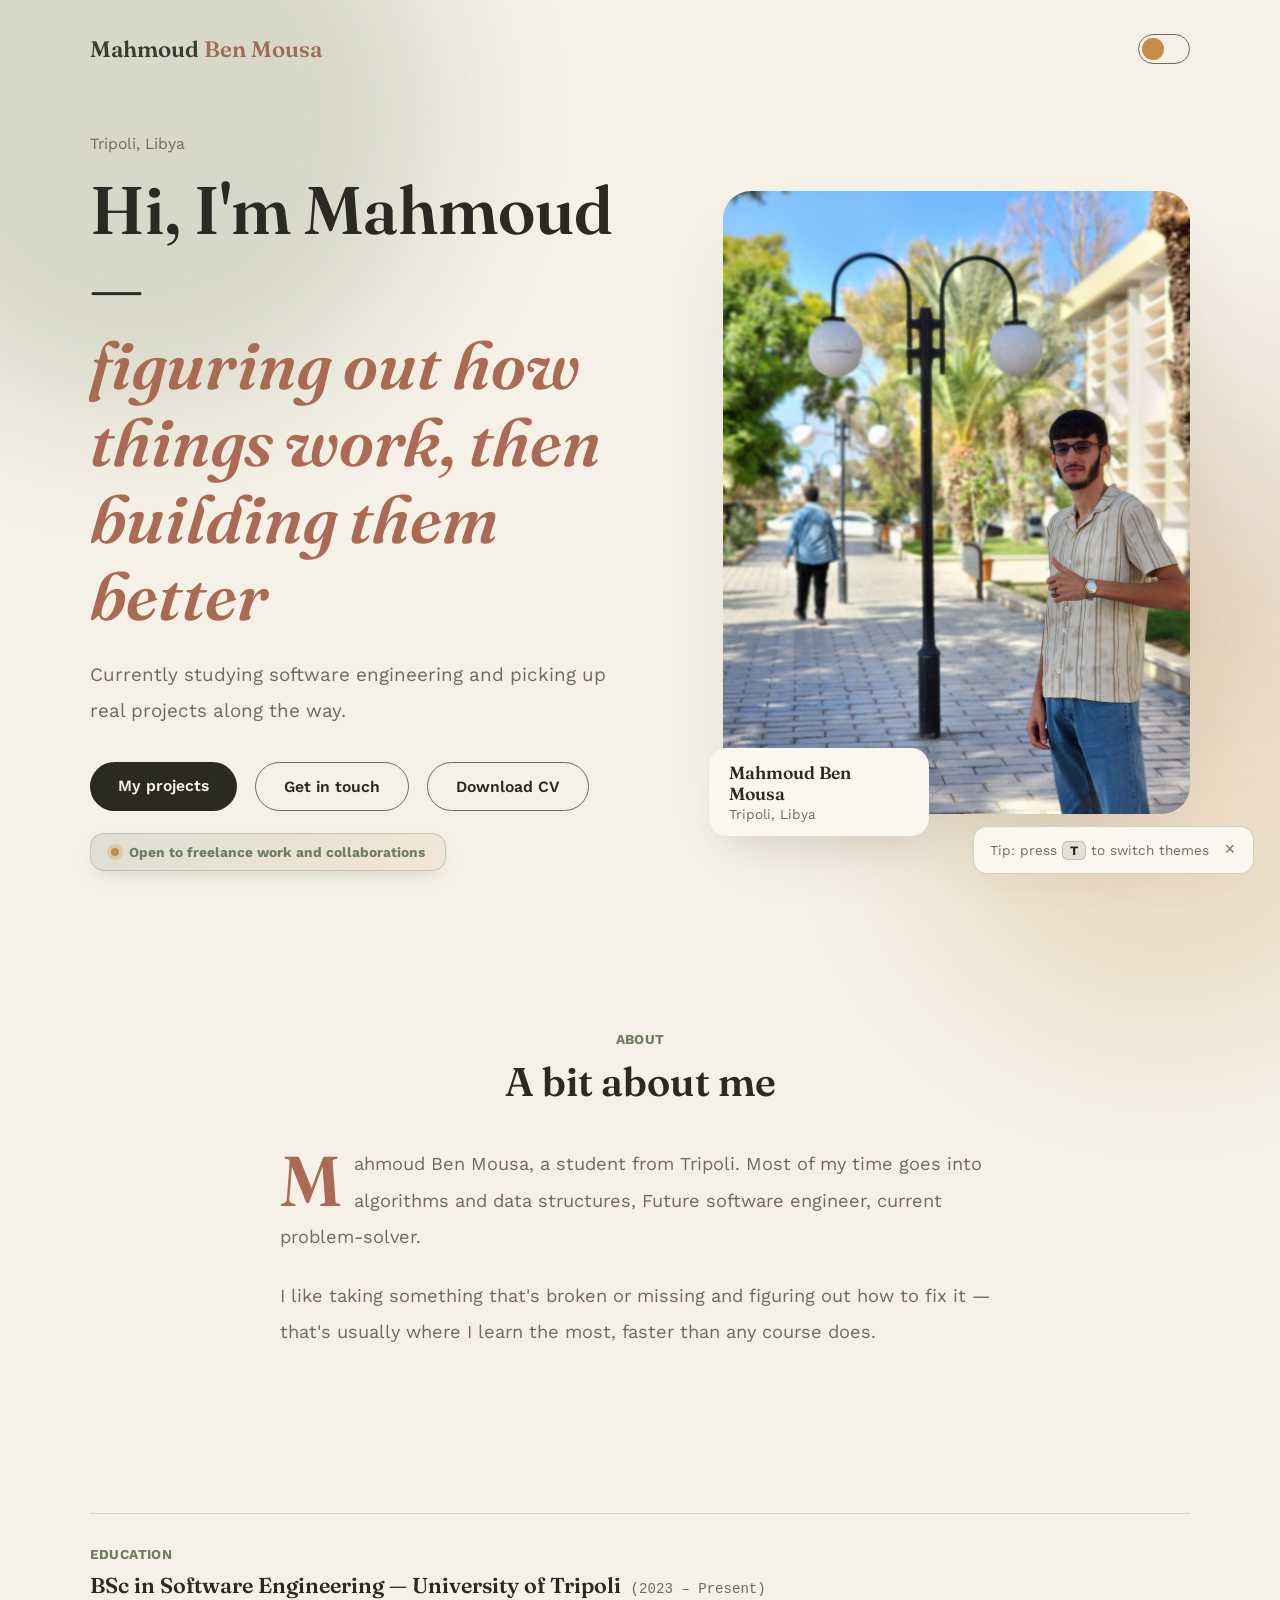
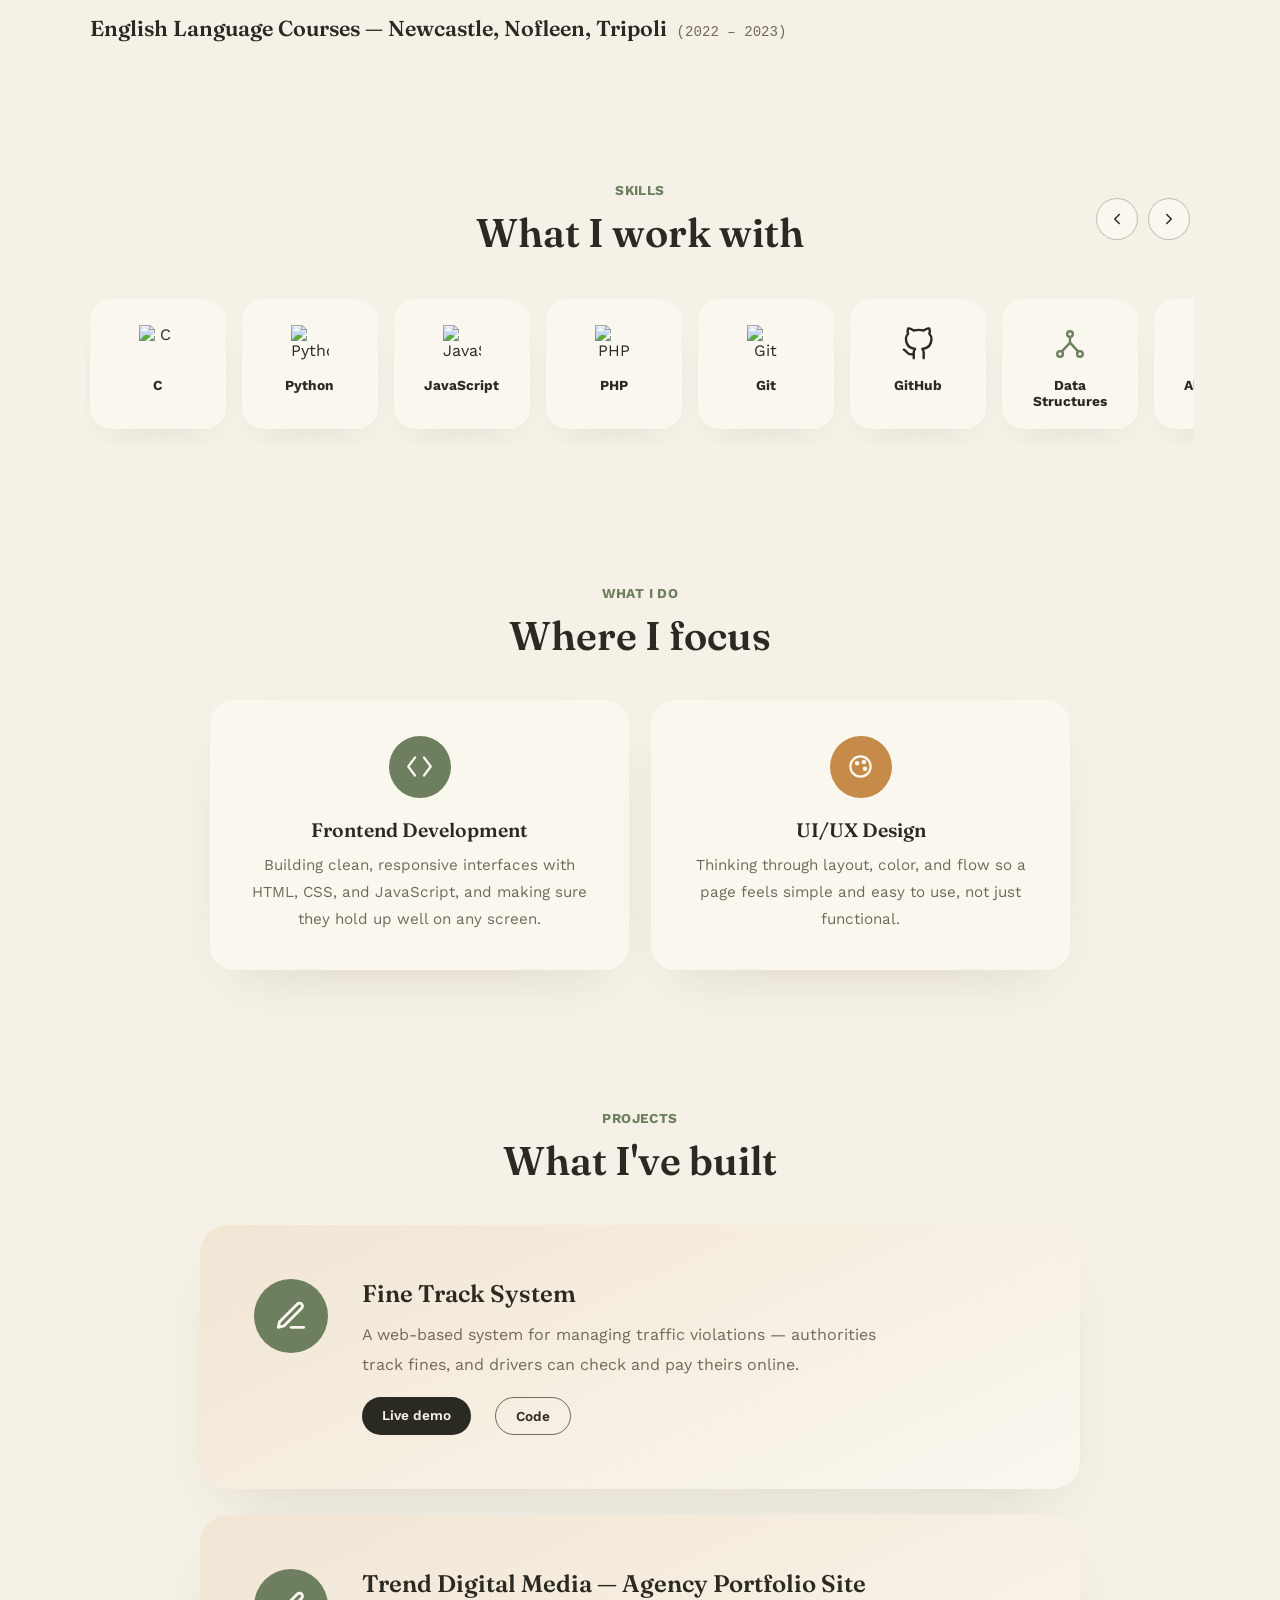
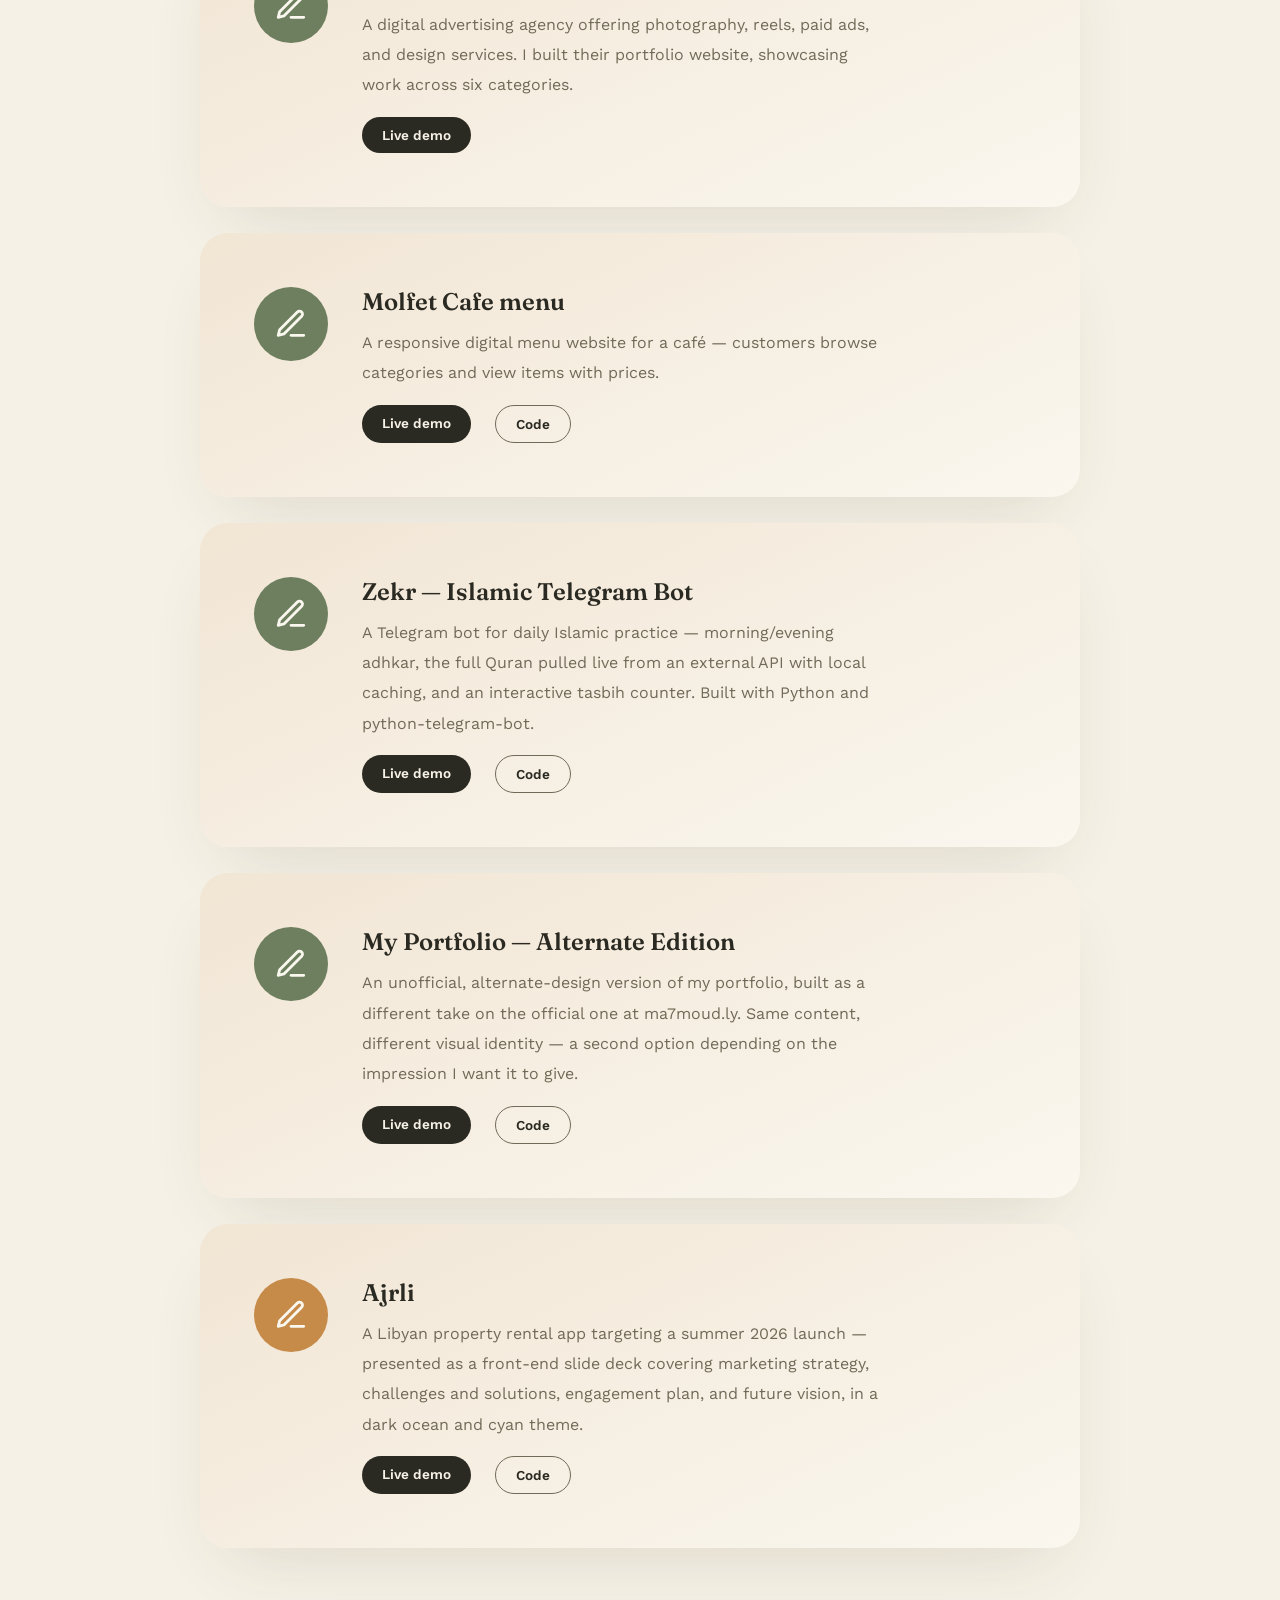
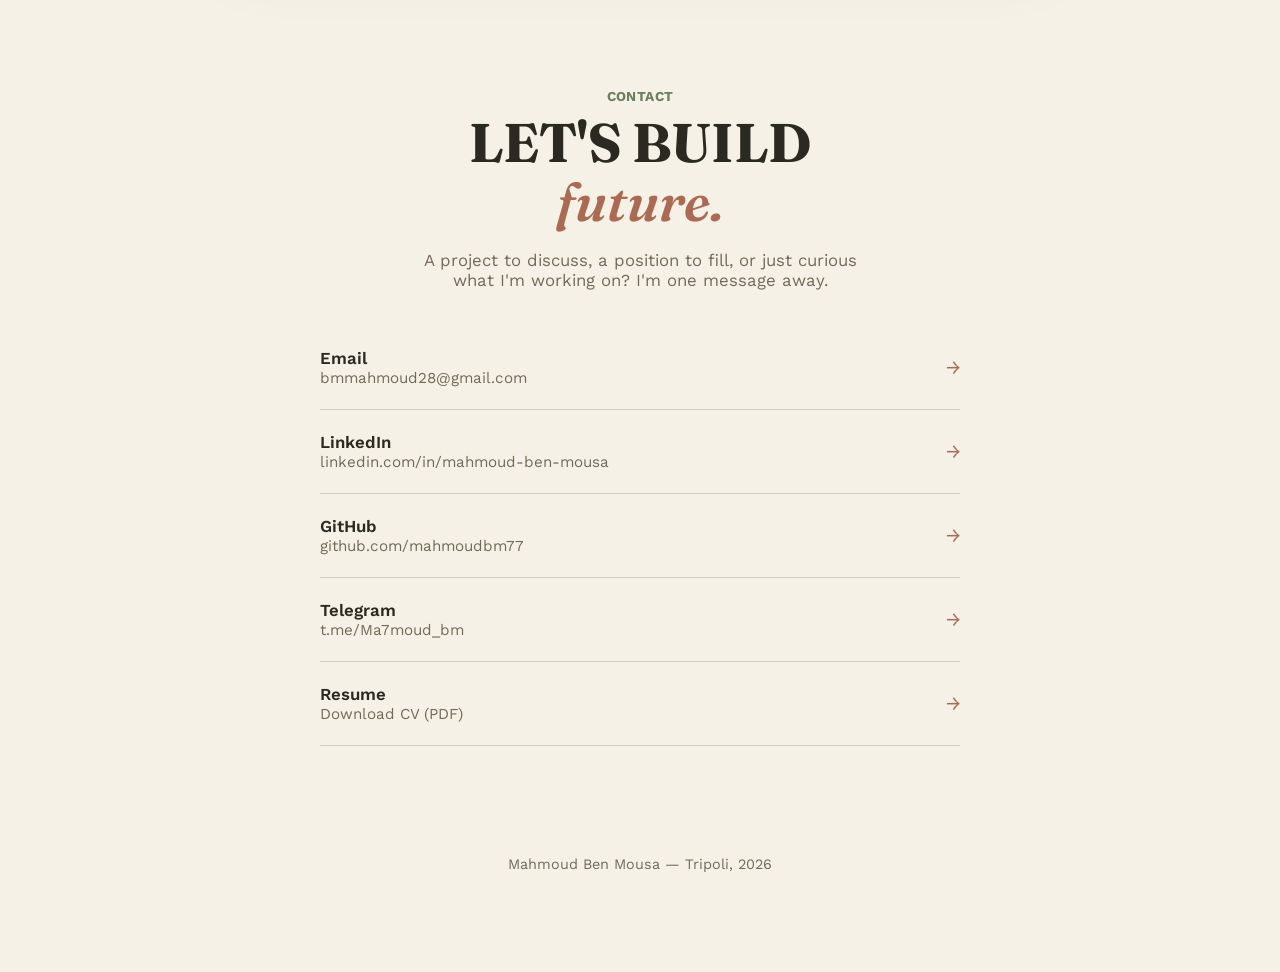
==== commit 0928ba91: "added cv in the site" ====
--- a/index.html
+++ b/index.html
@@ -50,6 +50,7 @@
       <div class="cta-row">
         <a href="#projects" class="btn btn-fill">My projects</a>
         <a href="#contact" class="btn btn-line">Get in touch</a>
+        <a href="Mahmoud-Ben-Mousa-CV.pdf" target="_blank" rel="noopener" download="Mahmoud-Ben-Mousa-CV.pdf" class="btn btn-line">Download CV</a>
       </div>
       <div class="badge"><span class="dot"></span>Open to freelance work and collaborations</div>
     </div>
@@ -302,6 +303,10 @@
       </a>
       <a href="https://t.me/Ma7moud_bm" target="_blank" rel="noopener" class="contact-row">
         <span><span class="lbl">Telegram</span><br><span class="val">t.me/Ma7moud_bm</span></span>
+        <span class="arrow">→</span>
+      </a>
+      <a href="Mahmoud-Ben-Mousa-CV.pdf" target="_blank" rel="noopener" download="Mahmoud-Ben-Mousa-CV.pdf" class="contact-row">
+        <span><span class="lbl">Resume</span><br><span class="val">Download CV (PDF)</span></span>
         <span class="arrow">→</span>
       </a>
     </div>
